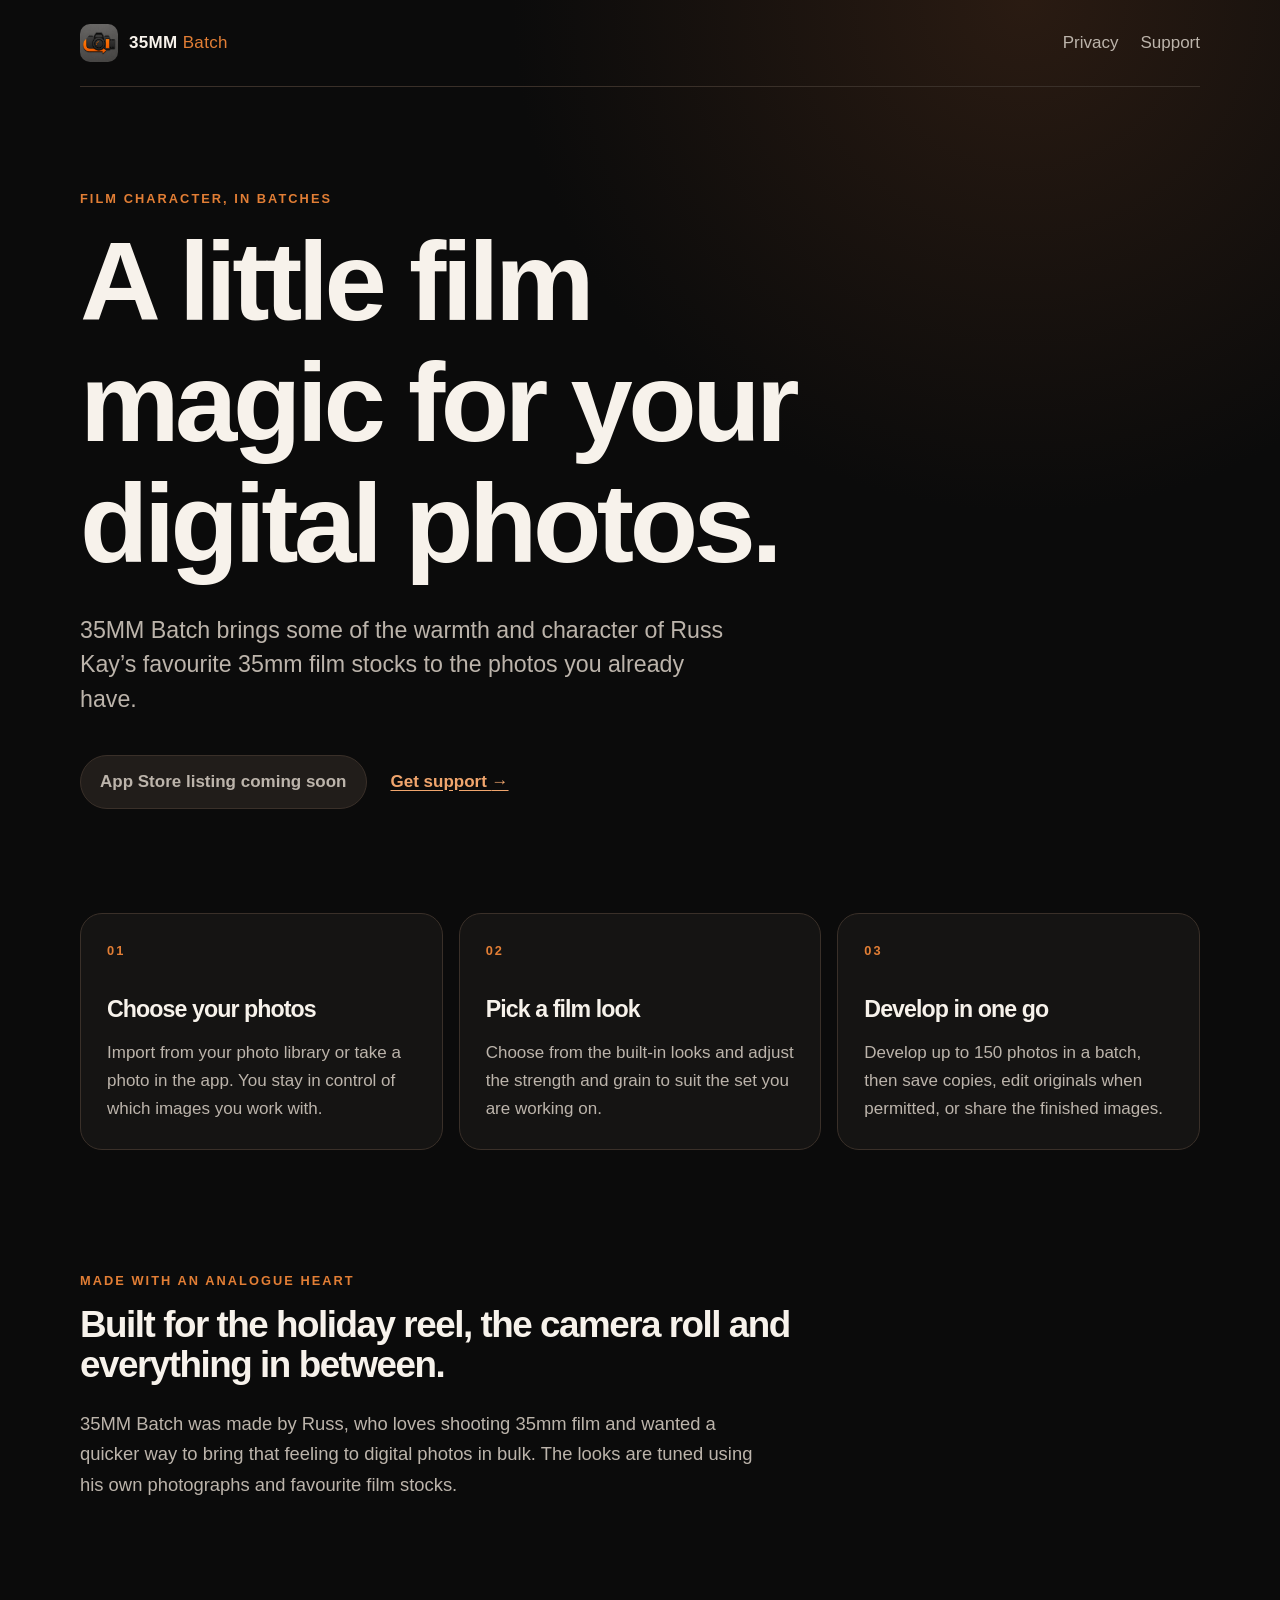
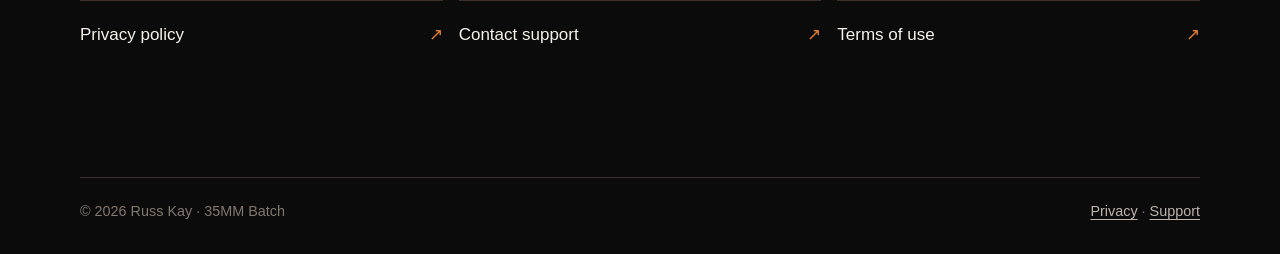
==== index.html @ db9f9345 "Add copyright notice to site" ====
<!doctype html>
<html lang="en">
<head>
  <meta charset="utf-8">
  <meta name="viewport" content="width=device-width, initial-scale=1">
  <meta name="description" content="35MM Batch brings the warmth and character of 35mm film to digital photos in batches.">
  <title>35MM Batch — Film character, in batches</title>
  <link rel="icon" href="assets/app-icon.png" type="image/png">
  <link rel="stylesheet" href="style.css">
</head>
<body>
  <header class="site-header">
    <a class="brand" href="index.html" aria-label="35MM Batch home">
      <img src="assets/app-icon.png" alt="35MM Batch app icon">
      <span>35MM <em>Batch</em></span>
    </a>
    <nav aria-label="Primary navigation">
      <a href="privacy.html">Privacy</a>
      <a href="support.html">Support</a>
    </nav>
  </header>

  <main>
    <section class="hero" aria-labelledby="hero-title">
      <p class="eyebrow">Film character, in batches</p>
      <h1 id="hero-title">A little film magic for your digital photos.</h1>
      <p class="lede">35MM Batch brings some of the warmth and character of Russ Kay’s favourite 35mm film stocks to the photos you already have.</p>
      <div class="actions">
        <span class="button button-muted">App Store listing coming soon</span>
        <a class="text-link" href="support.html">Get support <span aria-hidden="true">→</span></a>
      </div>
    </section>

    <section class="feature-grid" aria-label="What 35MM Batch does">
      <article class="card">
        <p class="card-number">01</p>
        <h2>Choose your photos</h2>
        <p>Import from your photo library or take a photo in the app. You stay in control of which images you work with.</p>
      </article>
      <article class="card">
        <p class="card-number">02</p>
        <h2>Pick a film look</h2>
        <p>Choose from the built-in looks and adjust the strength and grain to suit the set you are working on.</p>
      </article>
      <article class="card">
        <p class="card-number">03</p>
        <h2>Develop in one go</h2>
        <p>Develop up to 150 photos in a batch, then save copies, edit originals when permitted, or share the finished images.</p>
      </article>
    </section>

    <section class="story" aria-labelledby="story-title">
      <p class="eyebrow">Made with an analogue heart</p>
      <h2 id="story-title">Built for the holiday reel, the camera roll and everything in between.</h2>
      <p>35MM Batch was made by Russ, who loves shooting 35mm film and wanted a quicker way to bring that feeling to digital photos in bulk. The looks are tuned using his own photographs and favourite film stocks.</p>
    </section>

    <section class="site-links" aria-label="More information">
      <a class="link-card" href="privacy.html"><span>Privacy policy</span><span aria-hidden="true">↗</span></a>
      <a class="link-card" href="support.html"><span>Contact support</span><span aria-hidden="true">↗</span></a>
      <a class="link-card" href="terms.html"><span>Terms of use</span><span aria-hidden="true">↗</span></a>
    </section>
  </main>

  <footer class="site-footer">
    <span>© 2026 Russ Kay · 35MM Batch</span>
    <span><a href="privacy.html">Privacy</a> · <a href="support.html">Support</a></span>
  </footer>
</body>
</html>
---- style.css ----
:root {
  color-scheme: dark;
  --background: #0b0b0b;
  --surface: #181615;
  --surface-raised: #211d1a;
  --text: #f7f2eb;
  --muted: #bcb4ab;
  --subtle: #81786f;
  --accent: #e27e35;
  --accent-soft: #f0a56d;
  --border: #3a3029;
}

* { box-sizing: border-box; }

html { scroll-behavior: smooth; }

body {
  margin: 0;
  background: radial-gradient(circle at 80% 0%, #2a1b12 0, var(--background) 32rem);
  color: var(--text);
  font: 17px/1.65 -apple-system, BlinkMacSystemFont, "Helvetica Neue", sans-serif;
}

a { color: var(--accent-soft); text-underline-offset: 3px; }
a:hover { color: var(--text); }

.site-header, .site-footer, main { width: min(1120px, calc(100% - 40px)); margin: 0 auto; }

.site-header {
  display: flex;
  align-items: center;
  justify-content: space-between;
  gap: 24px;
  padding: 24px 0;
  border-bottom: 1px solid var(--border);
}

.brand { display: inline-flex; align-items: center; gap: 11px; color: var(--text); text-decoration: none; font-weight: 700; letter-spacing: .02em; }
.brand img { width: 38px; height: 38px; border-radius: 10px; }
.brand em { color: var(--accent); font-style: normal; font-weight: 400; }
nav { display: flex; gap: 22px; }
nav a { color: var(--muted); text-decoration: none; }
nav a:hover { color: var(--accent-soft); }

main { padding: 88px 0 108px; }
.hero { max-width: 780px; }
.eyebrow, .card-number { color: var(--accent); font-size: .8rem; font-weight: 700; letter-spacing: .16em; text-transform: uppercase; }
h1, h2 { margin: 0; line-height: 1.08; letter-spacing: -.04em; }
h1 { max-width: 780px; font-size: clamp(3.2rem, 9vw, 7rem); }
h2 { font-size: clamp(1.6rem, 3vw, 2.3rem); }
p { color: var(--muted); }
.lede { max-width: 650px; margin: 28px 0 0; font-size: clamp(1.15rem, 2.2vw, 1.45rem); line-height: 1.5; }
.actions { display: flex; align-items: center; gap: 24px; flex-wrap: wrap; margin-top: 38px; }
.button { display: inline-block; padding: 12px 19px; border-radius: 999px; background: var(--accent); color: #160d08; font-weight: 700; text-decoration: none; }
.button-muted { background: var(--surface-raised); color: var(--muted); border: 1px solid var(--border); }
.text-link { font-weight: 700; }

.feature-grid { display: grid; grid-template-columns: repeat(3, 1fr); gap: 16px; margin-top: 104px; }
.card { padding: 26px; border: 1px solid var(--border); border-radius: 22px; background: rgba(24, 22, 21, .82); }
.card-number { margin: 0 0 36px; }
.card h2 { font-size: 1.45rem; }
.card p:last-child { margin-bottom: 0; }
.story { max-width: 760px; margin-top: 120px; }
.story h2 { margin-top: 14px; }
.story p:last-child { max-width: 680px; margin-top: 24px; font-size: 1.15rem; }
.site-links { display: grid; grid-template-columns: repeat(3, 1fr); gap: 16px; margin-top: 100px; }
.link-card { display: flex; justify-content: space-between; gap: 16px; padding: 20px 0; border-top: 1px solid var(--border); color: var(--text); text-decoration: none; }
.link-card span:last-child { color: var(--accent); }

.document { max-width: 780px; margin-left: max(20px, calc((100% - 1120px) / 2)); margin-right: max(20px, calc((100% - 1120px) / 2)); }
.document h1 { font-size: clamp(3rem, 8vw, 5.8rem); }
.document h2 { margin-top: 52px; font-size: 1.6rem; letter-spacing: -.025em; }
.document p, .document li { max-width: 720px; }
.document-meta { color: var(--subtle); }
.document strong { color: var(--text); }
.document li { margin: 8px 0; color: var(--muted); }
.document .card { margin-top: 36px; }
.callout h2 { margin-top: 0; }
.email { font-size: 1.3rem; font-weight: 700; }
.document-nav { margin-top: 60px; }
.not-found { min-height: 70vh; }

.site-footer { display: flex; justify-content: space-between; gap: 20px; padding: 22px 0 30px; border-top: 1px solid var(--border); color: var(--subtle); font-size: .9rem; }
.site-footer a { color: var(--muted); }

@media (max-width: 720px) {
  .site-header, .site-footer, main { width: min(100% - 32px, 1120px); }
  .site-header { align-items: flex-start; }
  nav { gap: 14px; }
  main { padding: 64px 0 80px; }
  .feature-grid, .site-links { grid-template-columns: 1fr; }
  .feature-grid { margin-top: 72px; }
  .story { margin-top: 80px; }
  .site-links { margin-top: 64px; }
  .document { margin-left: 16px; margin-right: 16px; }
  .site-footer { flex-direction: column; gap: 6px; }
}
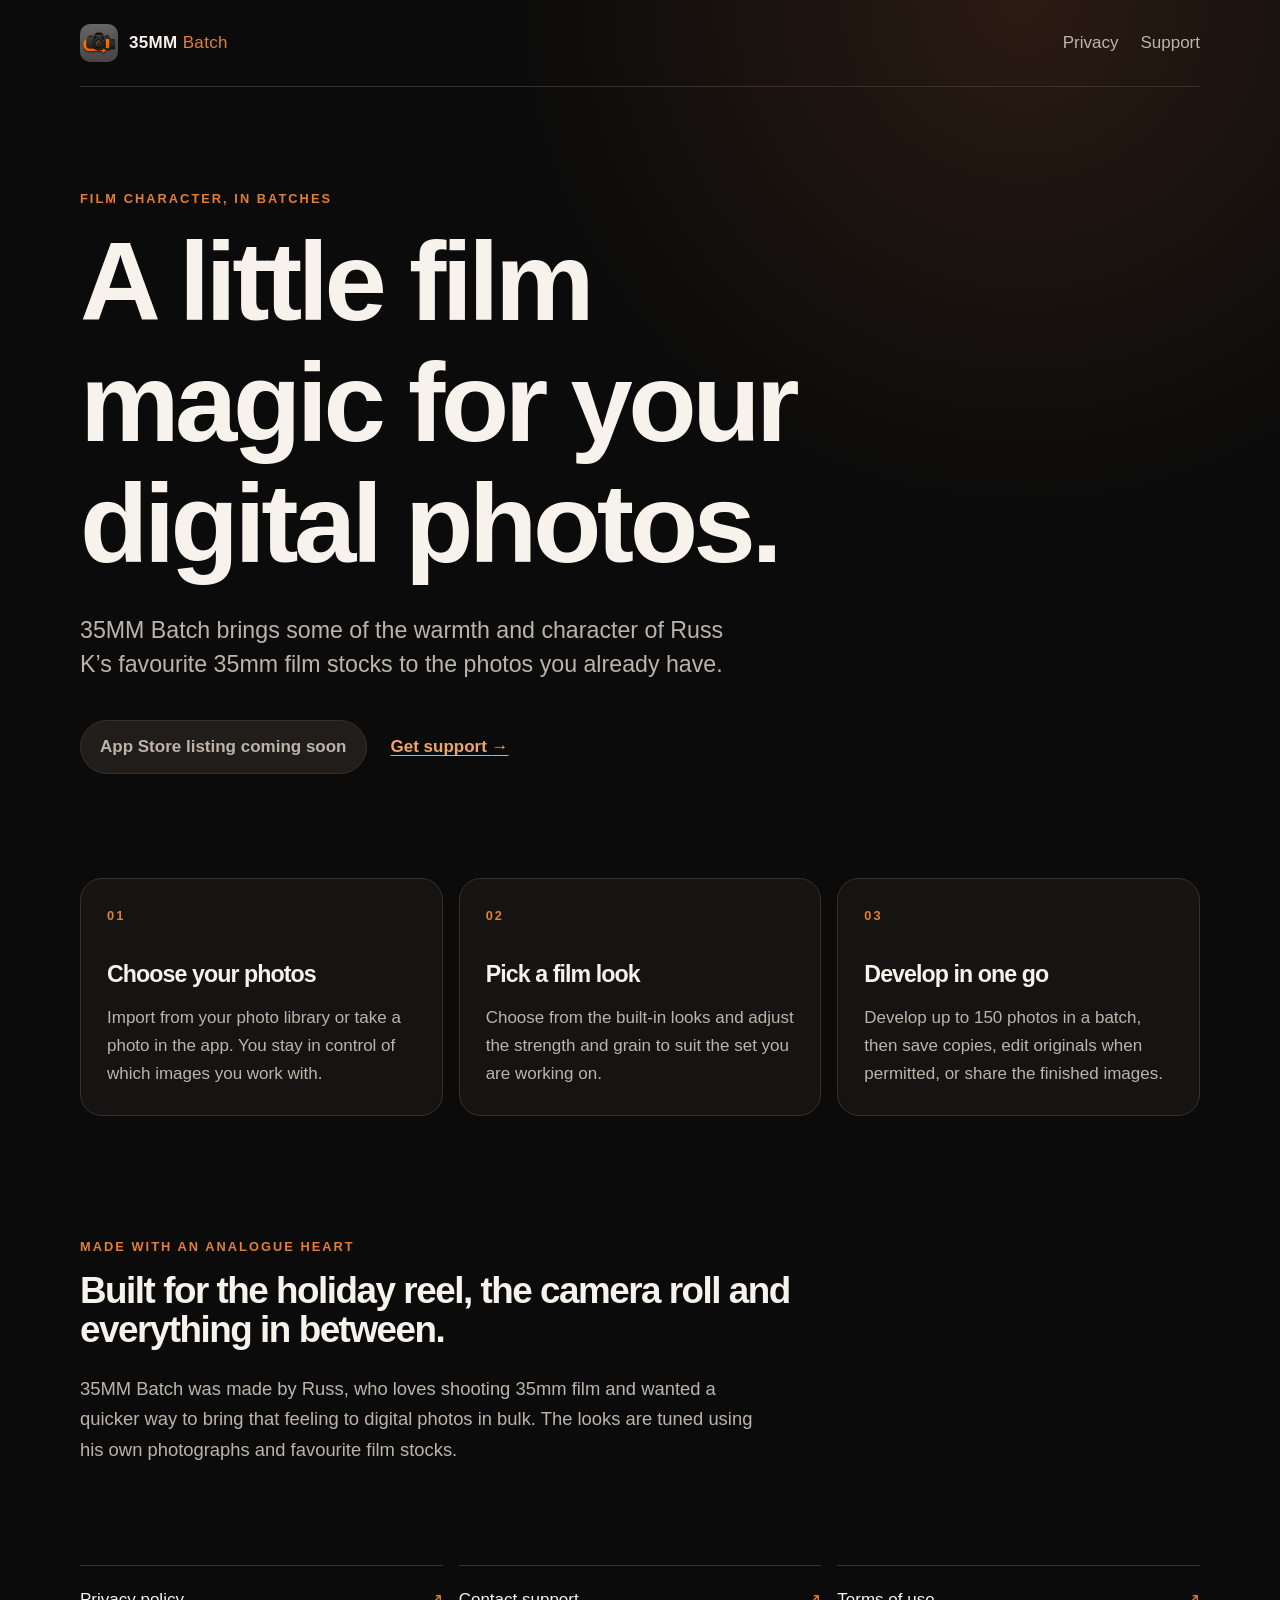
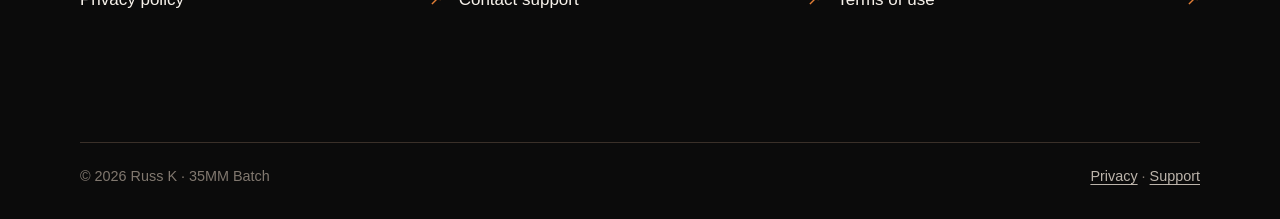
==== commit 16f0dd8a: "Use Russ K on public site" ====
--- a/index.html
+++ b/index.html
@@ -24,7 +24,7 @@
     <section class="hero" aria-labelledby="hero-title">
       <p class="eyebrow">Film character, in batches</p>
       <h1 id="hero-title">A little film magic for your digital photos.</h1>
-      <p class="lede">35MM Batch brings some of the warmth and character of Russ Kay’s favourite 35mm film stocks to the photos you already have.</p>
+      <p class="lede">35MM Batch brings some of the warmth and character of Russ K’s favourite 35mm film stocks to the photos you already have.</p>
       <div class="actions">
         <span class="button button-muted">App Store listing coming soon</span>
         <a class="text-link" href="support.html">Get support <span aria-hidden="true">→</span></a>
@@ -63,7 +63,7 @@
   </main>
 
   <footer class="site-footer">
-    <span>© 2026 Russ Kay · 35MM Batch</span>
+    <span>© 2026 Russ K · 35MM Batch</span>
     <span><a href="privacy.html">Privacy</a> · <a href="support.html">Support</a></span>
   </footer>
 </body>
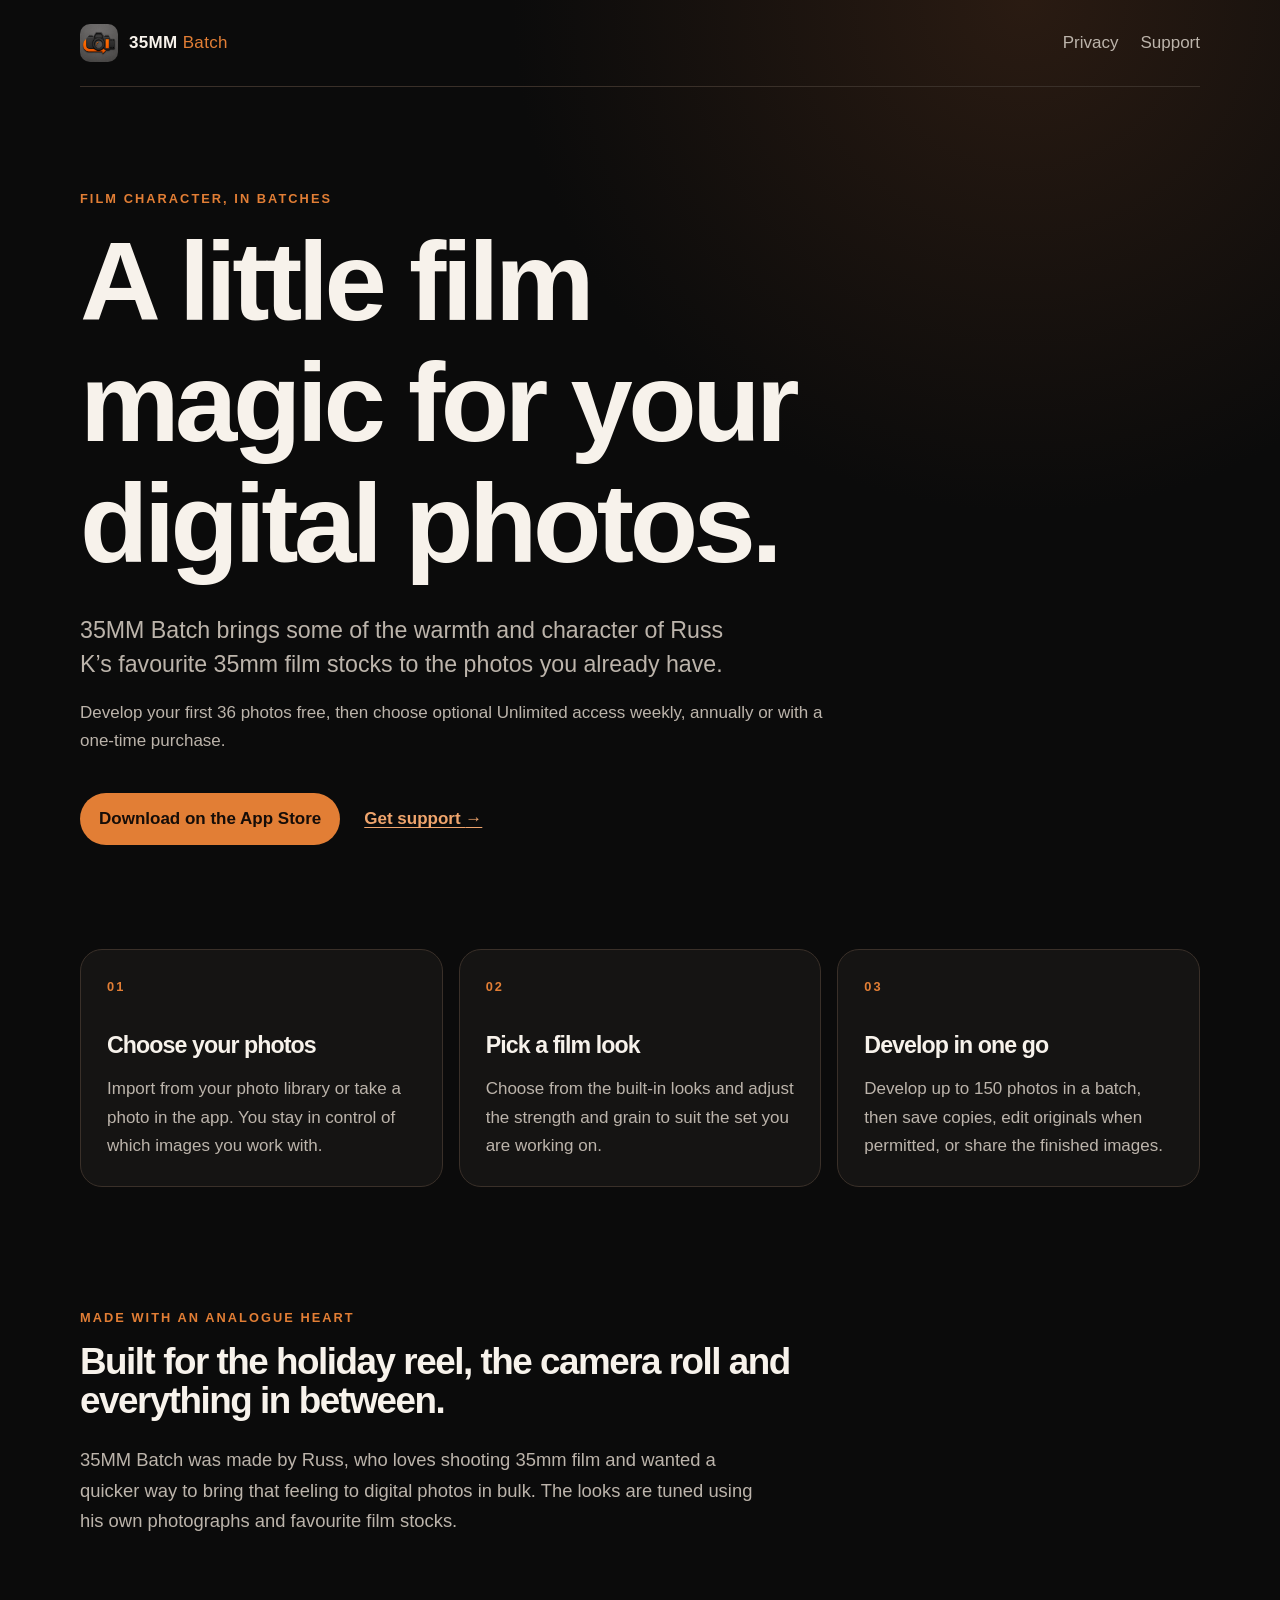
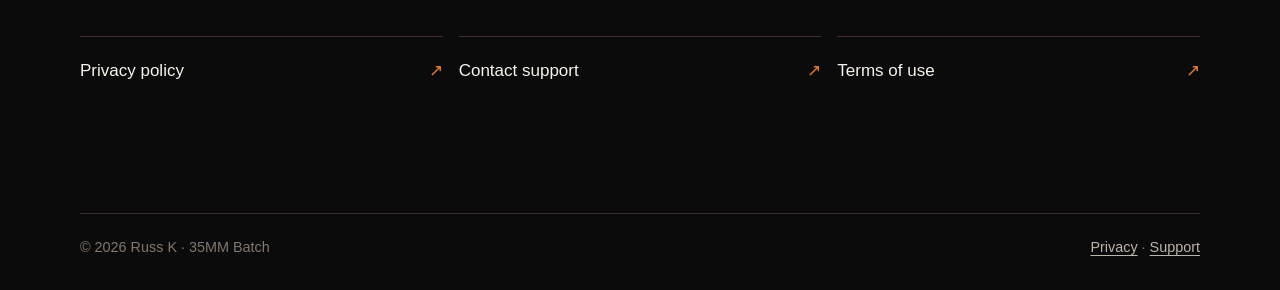
==== commit cc55cf00: "Update live App Store and free allowance copy" ====
--- a/index.html
+++ b/index.html
@@ -25,8 +25,9 @@
       <p class="eyebrow">Film character, in batches</p>
       <h1 id="hero-title">A little film magic for your digital photos.</h1>
       <p class="lede">35MM Batch brings some of the warmth and character of Russ K’s favourite 35mm film stocks to the photos you already have.</p>
+      <p>Develop your first 36 photos free, then choose optional Unlimited access weekly, annually or with a one-time purchase.</p>
       <div class="actions">
-        <span class="button button-muted">App Store listing coming soon</span>
+        <a class="button" href="https://apps.apple.com/app/id6796303141">Download on the App Store</a>
         <a class="text-link" href="support.html">Get support <span aria-hidden="true">→</span></a>
       </div>
     </section>
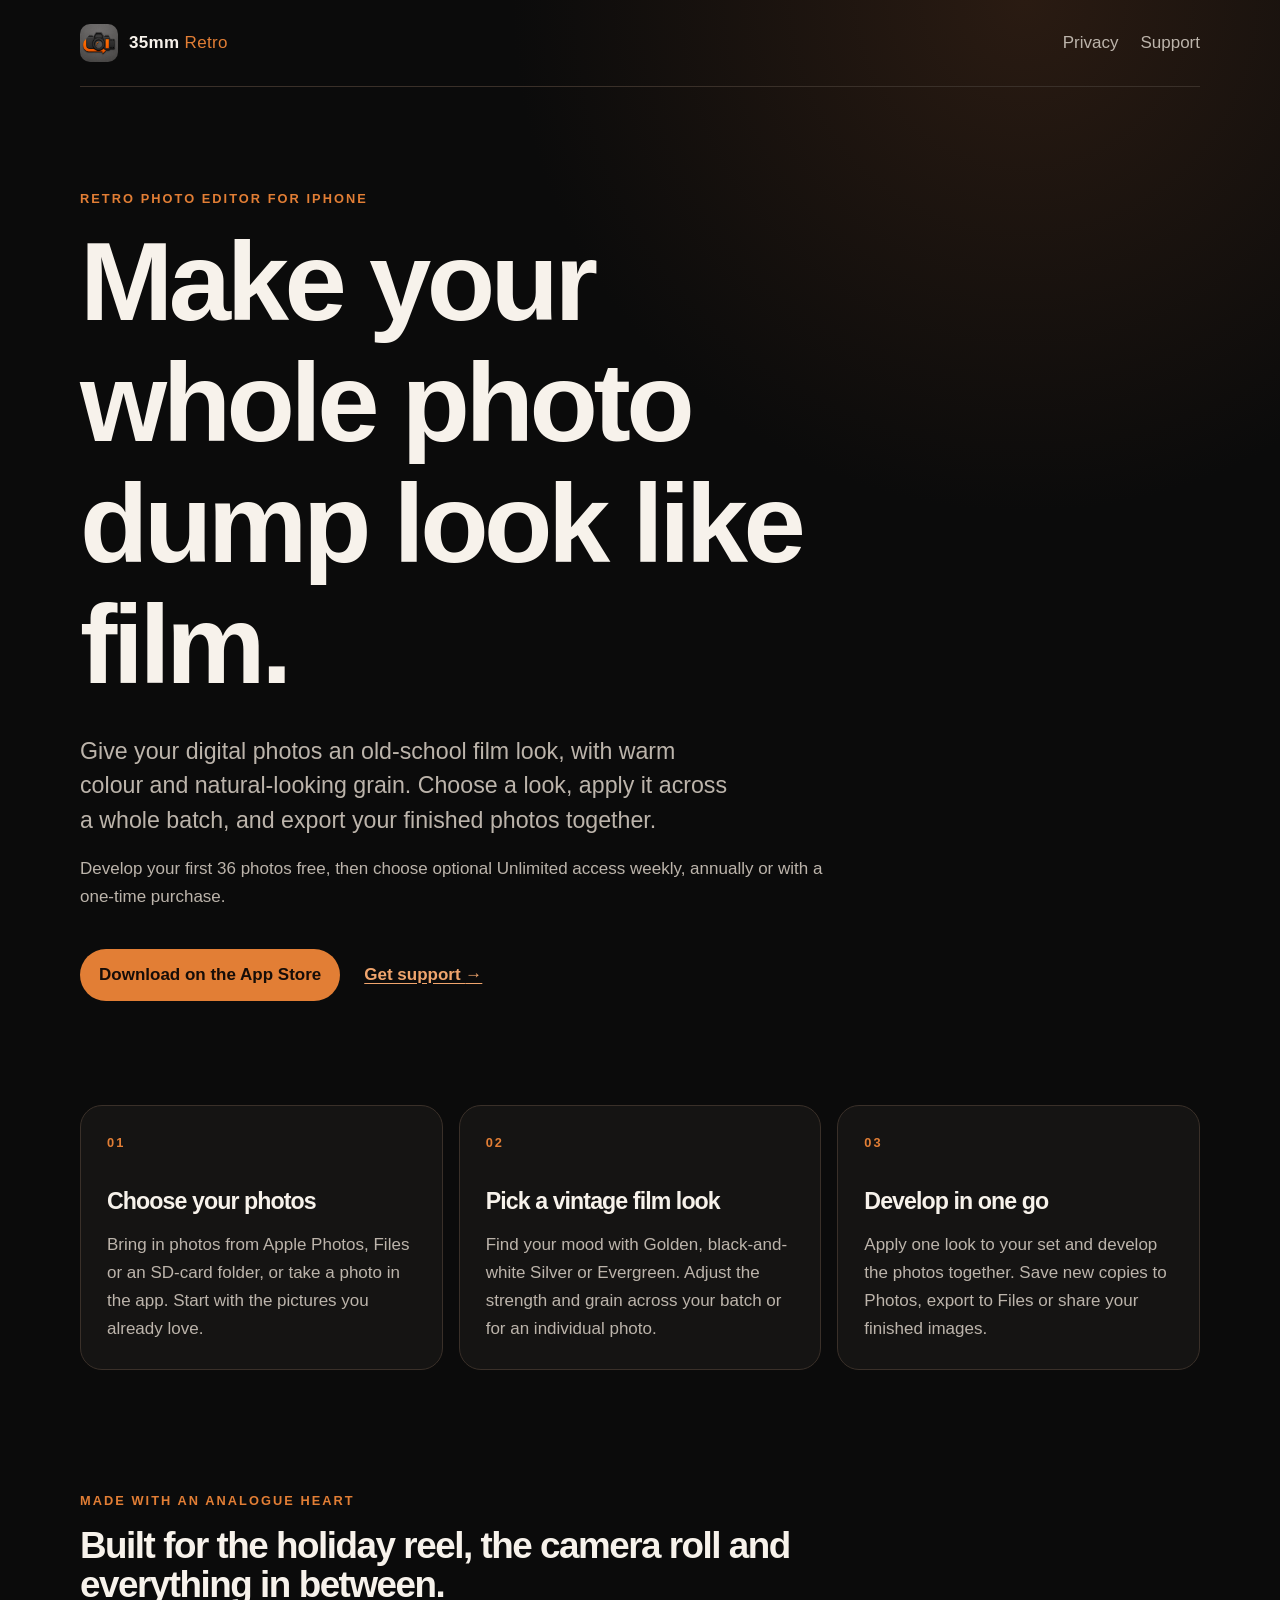
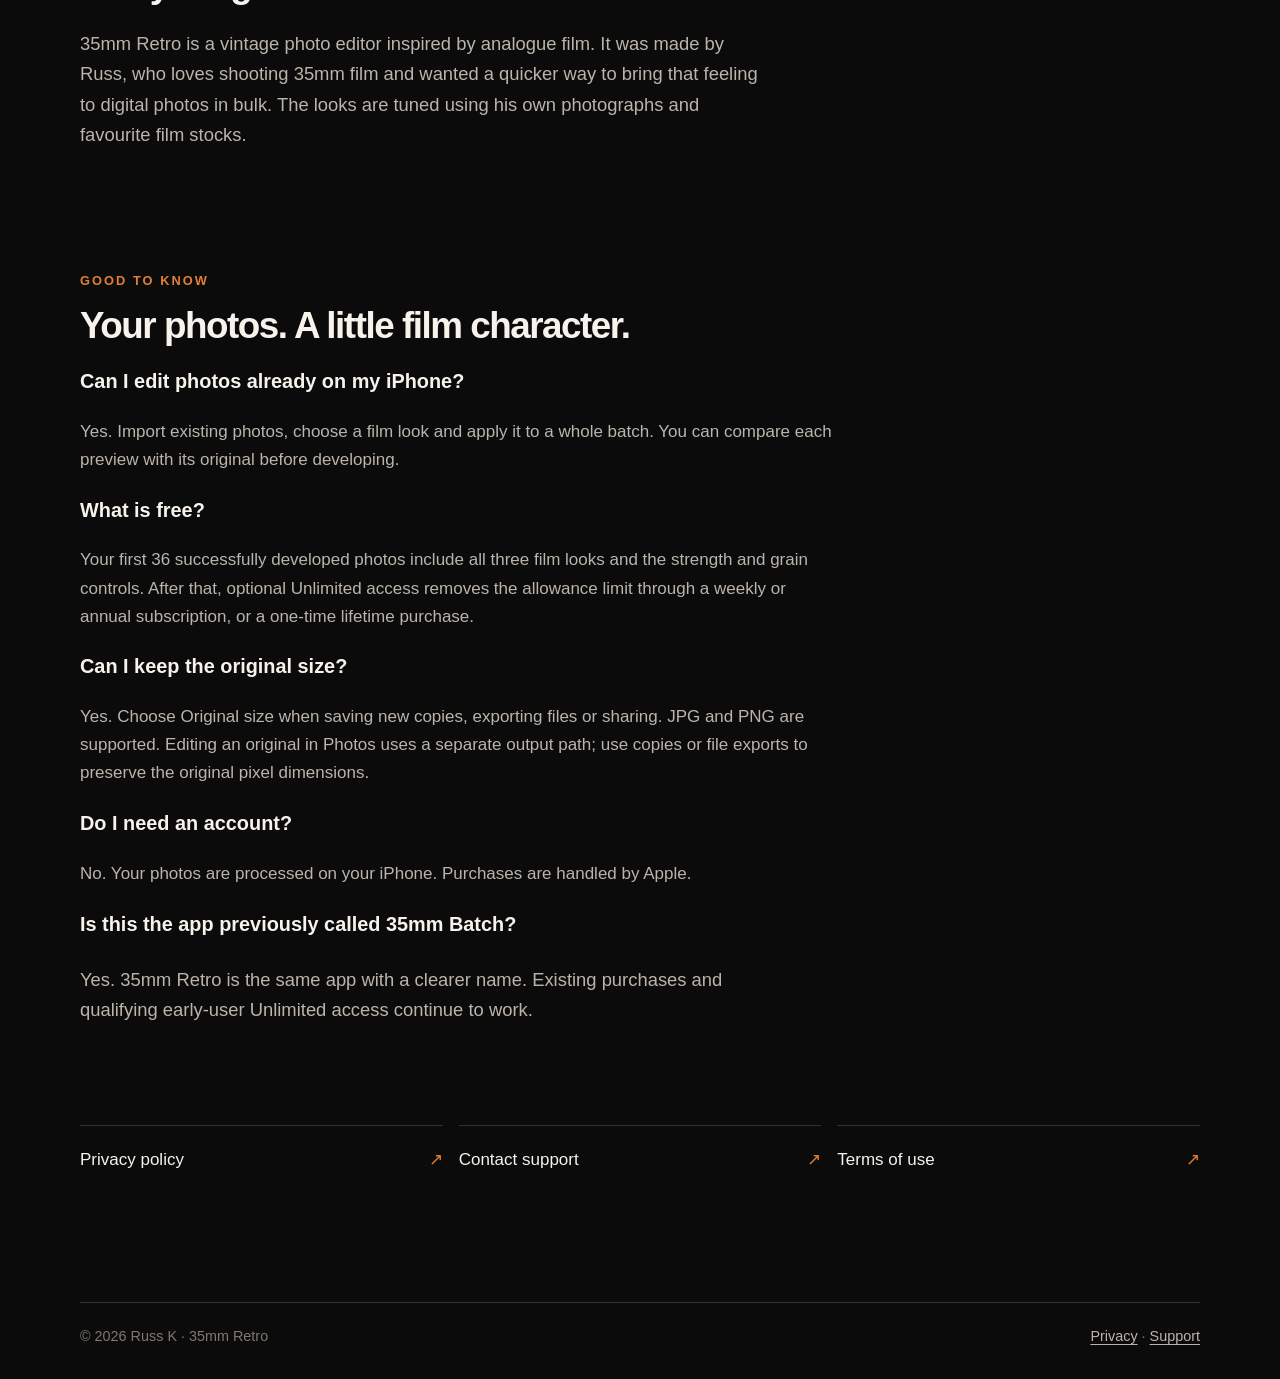
==== commit bd158634: "Align support site with 35mm Retro identity and film editing benefits" ====
--- a/index.html
+++ b/index.html
@@ -3,16 +3,22 @@
 <head>
   <meta charset="utf-8">
   <meta name="viewport" content="width=device-width, initial-scale=1">
-  <meta name="description" content="35MM Batch brings the warmth and character of 35mm film to digital photos in batches.">
-  <title>35MM Batch — Film character, in batches</title>
+  <meta name="description" content="A vintage photo editor for iPhone, inspired by analogue film. Apply retro film filters to a whole batch, adjust grain and export. First 36 developed photos free.">
+  <title>35mm Retro — Retro photo editor &amp; film filters for iPhone</title>
+  <link rel="canonical" href="https://rwk506787.github.io/35MMbatch-site/">
+  <meta property="og:title" content="35mm Retro — Make your whole photo dump look like film">
+  <meta property="og:description" content="Film filters and batch photo editing for iPhone. Choose a look, adjust strength and grain, then export your photos together. First 36 developed photos free.">
+  <meta property="og:type" content="website">
+  <meta property="og:url" content="https://rwk506787.github.io/35MMbatch-site/">
+  <meta property="og:image" content="https://rwk506787.github.io/35MMbatch-site/assets/app-icon.png">
   <link rel="icon" href="assets/app-icon.png" type="image/png">
   <link rel="stylesheet" href="style.css">
 </head>
 <body>
   <header class="site-header">
-    <a class="brand" href="index.html" aria-label="35MM Batch home">
-      <img src="assets/app-icon.png" alt="35MM Batch app icon">
-      <span>35MM <em>Batch</em></span>
+    <a class="brand" href="index.html" aria-label="35mm Retro home">
+      <img src="assets/app-icon.png" alt="35mm Retro app icon">
+      <span>35mm <em>Retro</em></span>
     </a>
     <nav aria-label="Primary navigation">
       <a href="privacy.html">Privacy</a>
@@ -22,9 +28,9 @@
 
   <main>
     <section class="hero" aria-labelledby="hero-title">
-      <p class="eyebrow">Film character, in batches</p>
-      <h1 id="hero-title">A little film magic for your digital photos.</h1>
-      <p class="lede">35MM Batch brings some of the warmth and character of Russ K’s favourite 35mm film stocks to the photos you already have.</p>
+      <p class="eyebrow">Retro photo editor for iPhone</p>
+      <h1 id="hero-title">Make your whole photo dump look like film.</h1>
+      <p class="lede">Give your digital photos an old-school film look, with warm colour and natural-looking grain. Choose a look, apply it across a whole batch, and export your finished photos together.</p>
       <p>Develop your first 36 photos free, then choose optional Unlimited access weekly, annually or with a one-time purchase.</p>
       <div class="actions">
         <a class="button" href="https://apps.apple.com/app/id6796303141">Download on the App Store</a>
@@ -32,28 +38,43 @@
       </div>
     </section>
 
-    <section class="feature-grid" aria-label="What 35MM Batch does">
+    <section class="feature-grid" aria-label="What 35mm Retro does">
       <article class="card">
         <p class="card-number">01</p>
         <h2>Choose your photos</h2>
-        <p>Import from your photo library or take a photo in the app. You stay in control of which images you work with.</p>
+        <p>Bring in photos from Apple Photos, Files or an SD-card folder, or take a photo in the app. Start with the pictures you already love.</p>
       </article>
       <article class="card">
         <p class="card-number">02</p>
-        <h2>Pick a film look</h2>
-        <p>Choose from the built-in looks and adjust the strength and grain to suit the set you are working on.</p>
+        <h2>Pick a vintage film look</h2>
+        <p>Find your mood with Golden, black-and-white Silver or Evergreen. Adjust the strength and grain across your batch or for an individual photo.</p>
       </article>
       <article class="card">
         <p class="card-number">03</p>
         <h2>Develop in one go</h2>
-        <p>Develop up to 150 photos in a batch, then save copies, edit originals when permitted, or share the finished images.</p>
+        <p>Apply one look to your set and develop the photos together. Save new copies to Photos, export to Files or share your finished images.</p>
       </article>
     </section>
 
     <section class="story" aria-labelledby="story-title">
       <p class="eyebrow">Made with an analogue heart</p>
       <h2 id="story-title">Built for the holiday reel, the camera roll and everything in between.</h2>
-      <p>35MM Batch was made by Russ, who loves shooting 35mm film and wanted a quicker way to bring that feeling to digital photos in bulk. The looks are tuned using his own photographs and favourite film stocks.</p>
+      <p>35mm Retro is a vintage photo editor inspired by analogue film. It was made by Russ, who loves shooting 35mm film and wanted a quicker way to bring that feeling to digital photos in bulk. The looks are tuned using his own photographs and favourite film stocks.</p>
+    </section>
+
+    <section class="story" aria-labelledby="questions-title">
+      <p class="eyebrow">Good to know</p>
+      <h2 id="questions-title">Your photos. A little film character.</h2>
+      <h3>Can I edit photos already on my iPhone?</h3>
+      <p>Yes. Import existing photos, choose a film look and apply it to a whole batch. You can compare each preview with its original before developing.</p>
+      <h3>What is free?</h3>
+      <p>Your first 36 successfully developed photos include all three film looks and the strength and grain controls. After that, optional Unlimited access removes the allowance limit through a weekly or annual subscription, or a one-time lifetime purchase.</p>
+      <h3>Can I keep the original size?</h3>
+      <p>Yes. Choose Original size when saving new copies, exporting files or sharing. JPG and PNG are supported. Editing an original in Photos uses a separate output path; use copies or file exports to preserve the original pixel dimensions.</p>
+      <h3>Do I need an account?</h3>
+      <p>No. Your photos are processed on your iPhone. Purchases are handled by Apple.</p>
+      <h3>Is this the app previously called 35mm Batch?</h3>
+      <p>Yes. 35mm Retro is the same app with a clearer name. Existing purchases and qualifying early-user Unlimited access continue to work.</p>
     </section>
 
     <section class="site-links" aria-label="More information">
@@ -64,7 +85,7 @@
   </main>
 
   <footer class="site-footer">
-    <span>© 2026 Russ K · 35MM Batch</span>
+    <span>© 2026 Russ K · 35mm Retro</span>
     <span><a href="privacy.html">Privacy</a> · <a href="support.html">Support</a></span>
   </footer>
 </body>
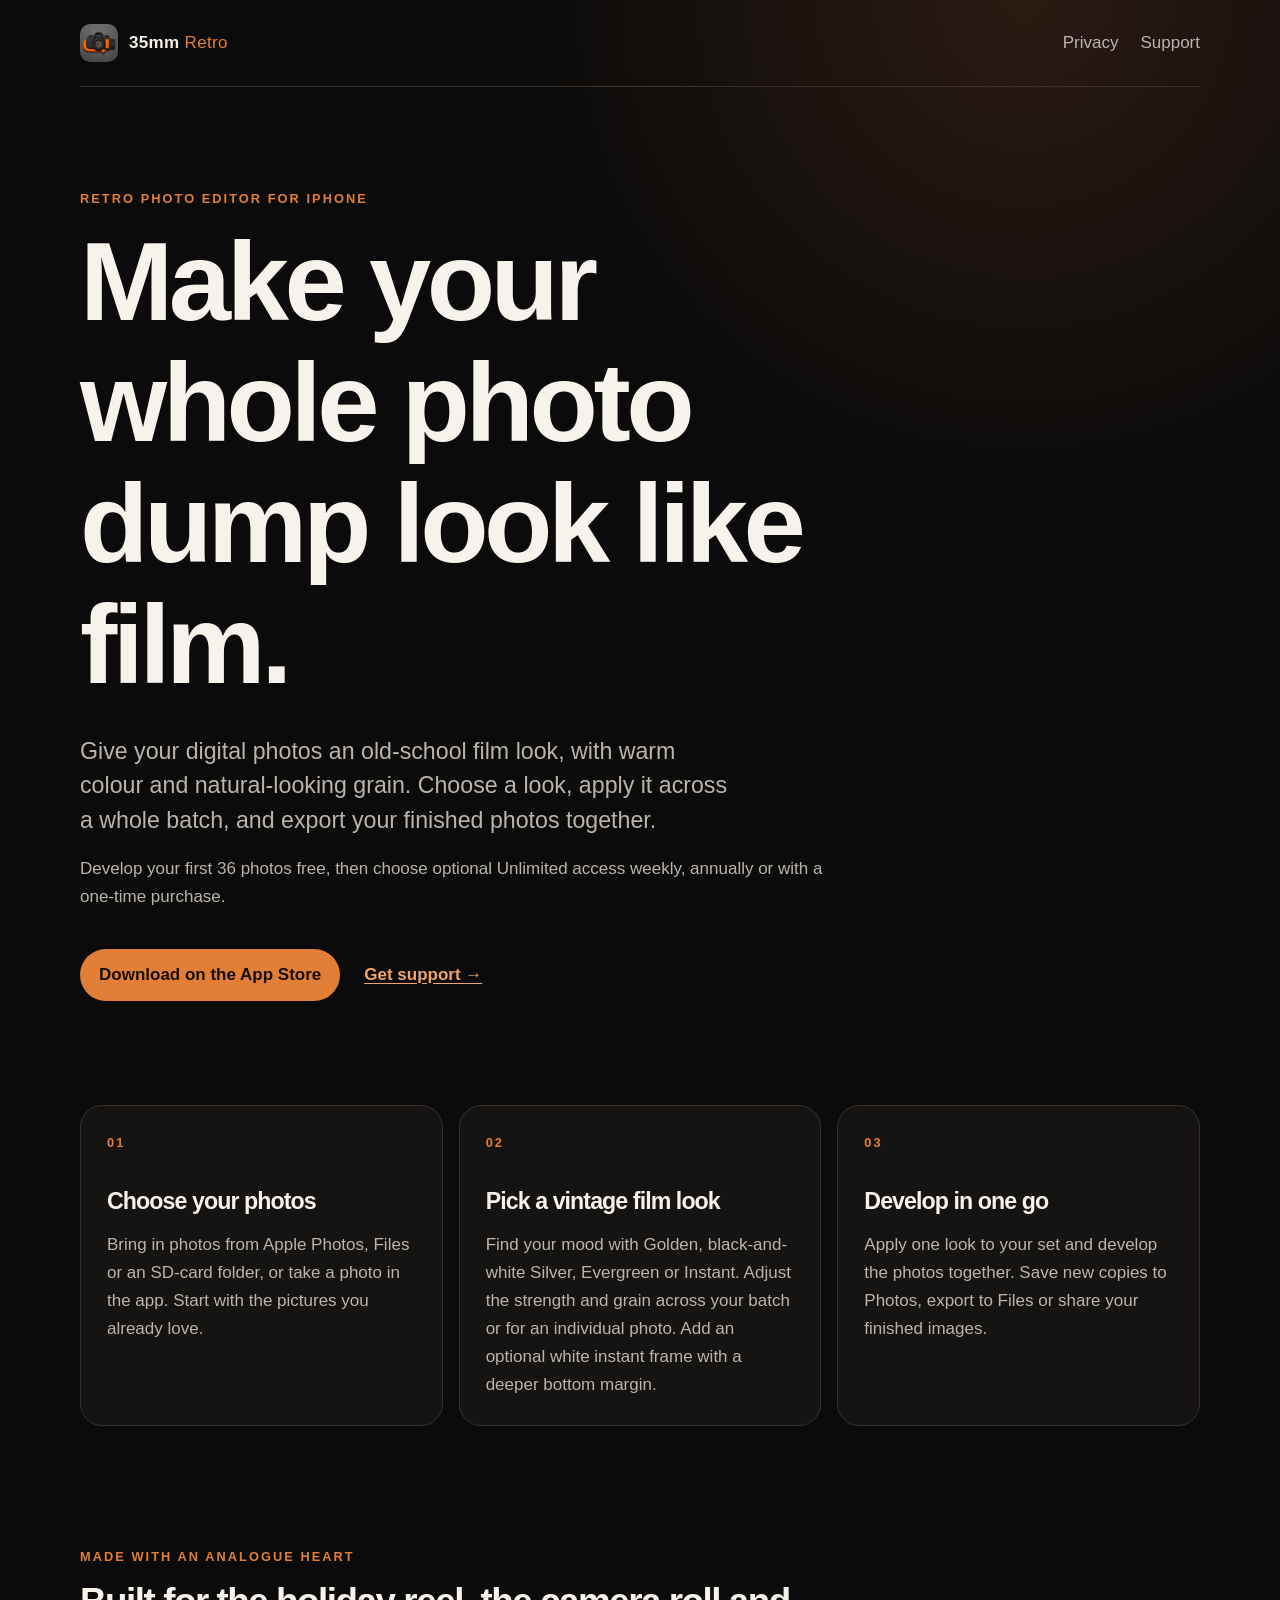
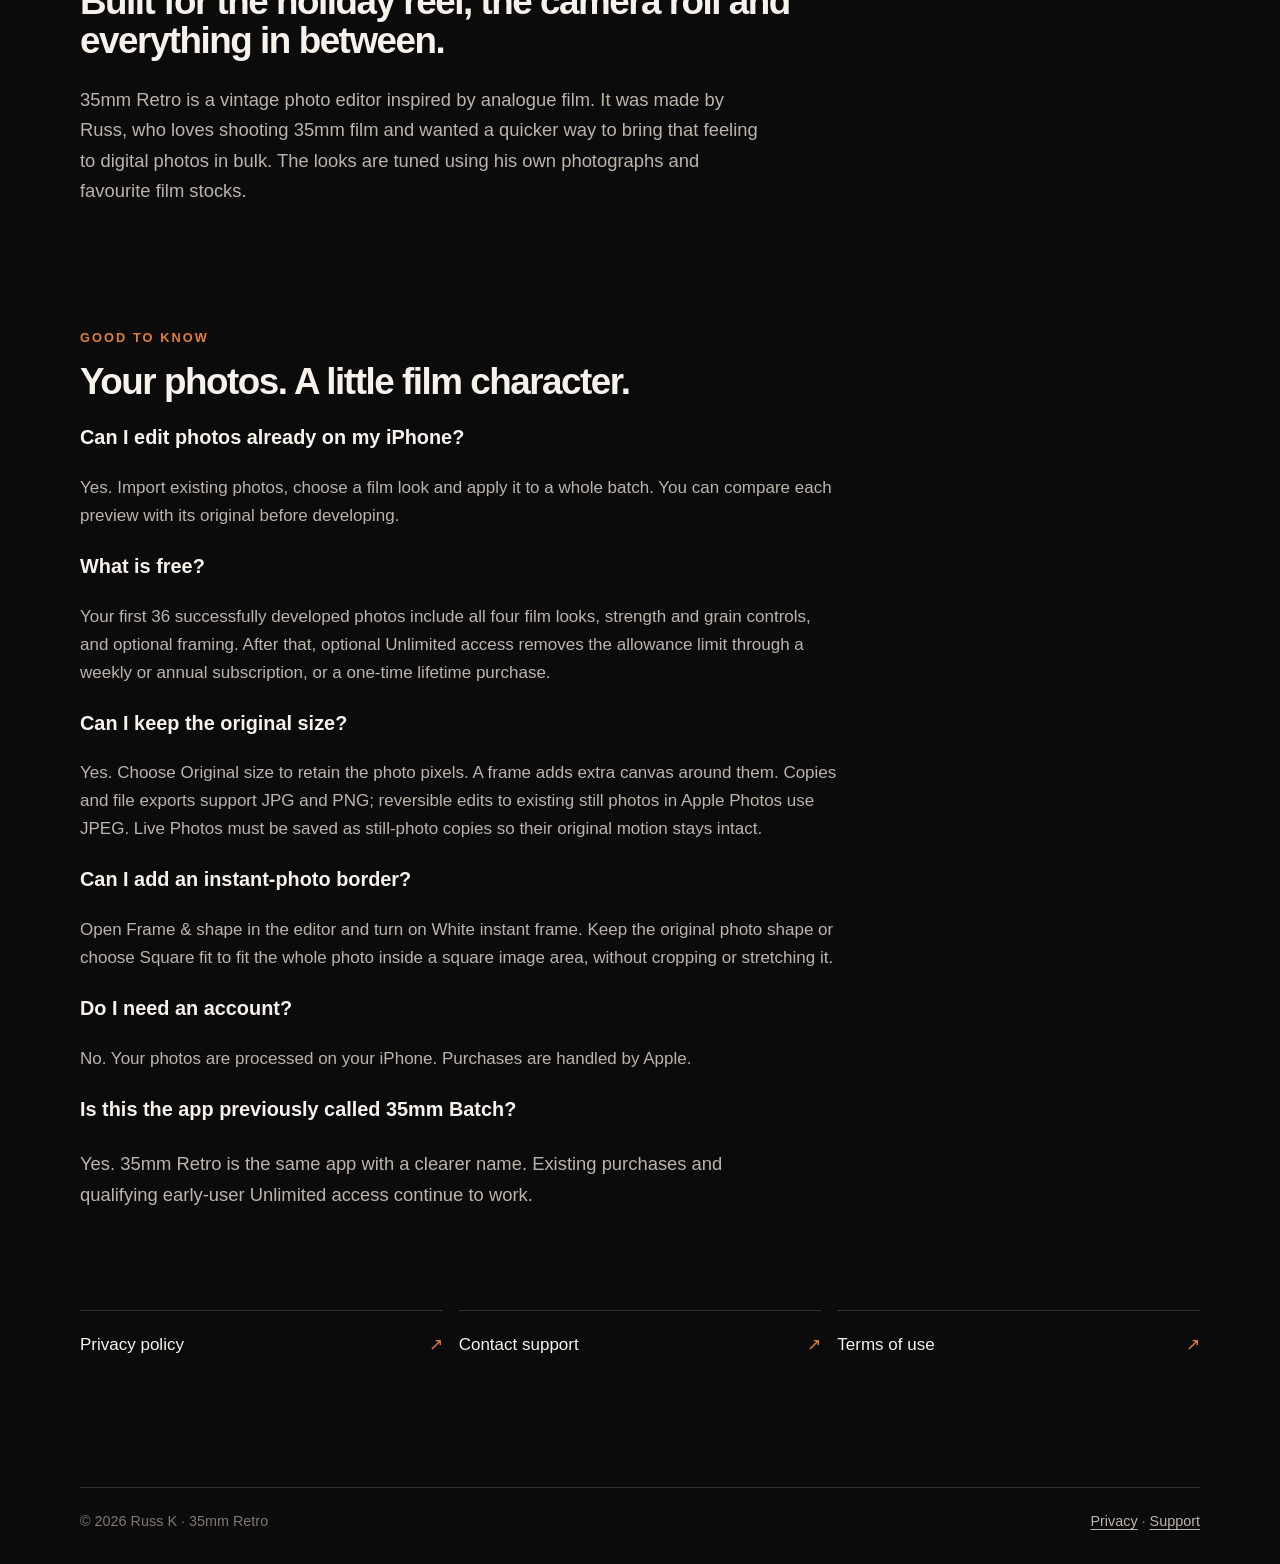
==== commit 41b3a958: "Document Instant framing and reversible still-photo exports" ====
--- a/index.html
+++ b/index.html
@@ -47,7 +47,7 @@
       <article class="card">
         <p class="card-number">02</p>
         <h2>Pick a vintage film look</h2>
-        <p>Find your mood with Golden, black-and-white Silver or Evergreen. Adjust the strength and grain across your batch or for an individual photo.</p>
+        <p>Find your mood with Golden, black-and-white Silver, Evergreen or Instant. Adjust the strength and grain across your batch or for an individual photo. Add an optional white instant frame with a deeper bottom margin.</p>
       </article>
       <article class="card">
         <p class="card-number">03</p>
@@ -68,9 +68,11 @@
       <h3>Can I edit photos already on my iPhone?</h3>
       <p>Yes. Import existing photos, choose a film look and apply it to a whole batch. You can compare each preview with its original before developing.</p>
       <h3>What is free?</h3>
-      <p>Your first 36 successfully developed photos include all three film looks and the strength and grain controls. After that, optional Unlimited access removes the allowance limit through a weekly or annual subscription, or a one-time lifetime purchase.</p>
+      <p>Your first 36 successfully developed photos include all four film looks, strength and grain controls, and optional framing. After that, optional Unlimited access removes the allowance limit through a weekly or annual subscription, or a one-time lifetime purchase.</p>
       <h3>Can I keep the original size?</h3>
-      <p>Yes. Choose Original size when saving new copies, exporting files or sharing. JPG and PNG are supported. Editing an original in Photos uses a separate output path; use copies or file exports to preserve the original pixel dimensions.</p>
+      <p>Yes. Choose Original size to retain the photo pixels. A frame adds extra canvas around them. Copies and file exports support JPG and PNG; reversible edits to existing still photos in Apple Photos use JPEG. Live Photos must be saved as still-photo copies so their original motion stays intact.</p>
+      <h3>Can I add an instant-photo border?</h3>
+      <p>Open Frame &amp; shape in the editor and turn on White instant frame. Keep the original photo shape or choose Square fit to fit the whole photo inside a square image area, without cropping or stretching it.</p>
       <h3>Do I need an account?</h3>
       <p>No. Your photos are processed on your iPhone. Purchases are handled by Apple.</p>
       <h3>Is this the app previously called 35mm Batch?</h3>
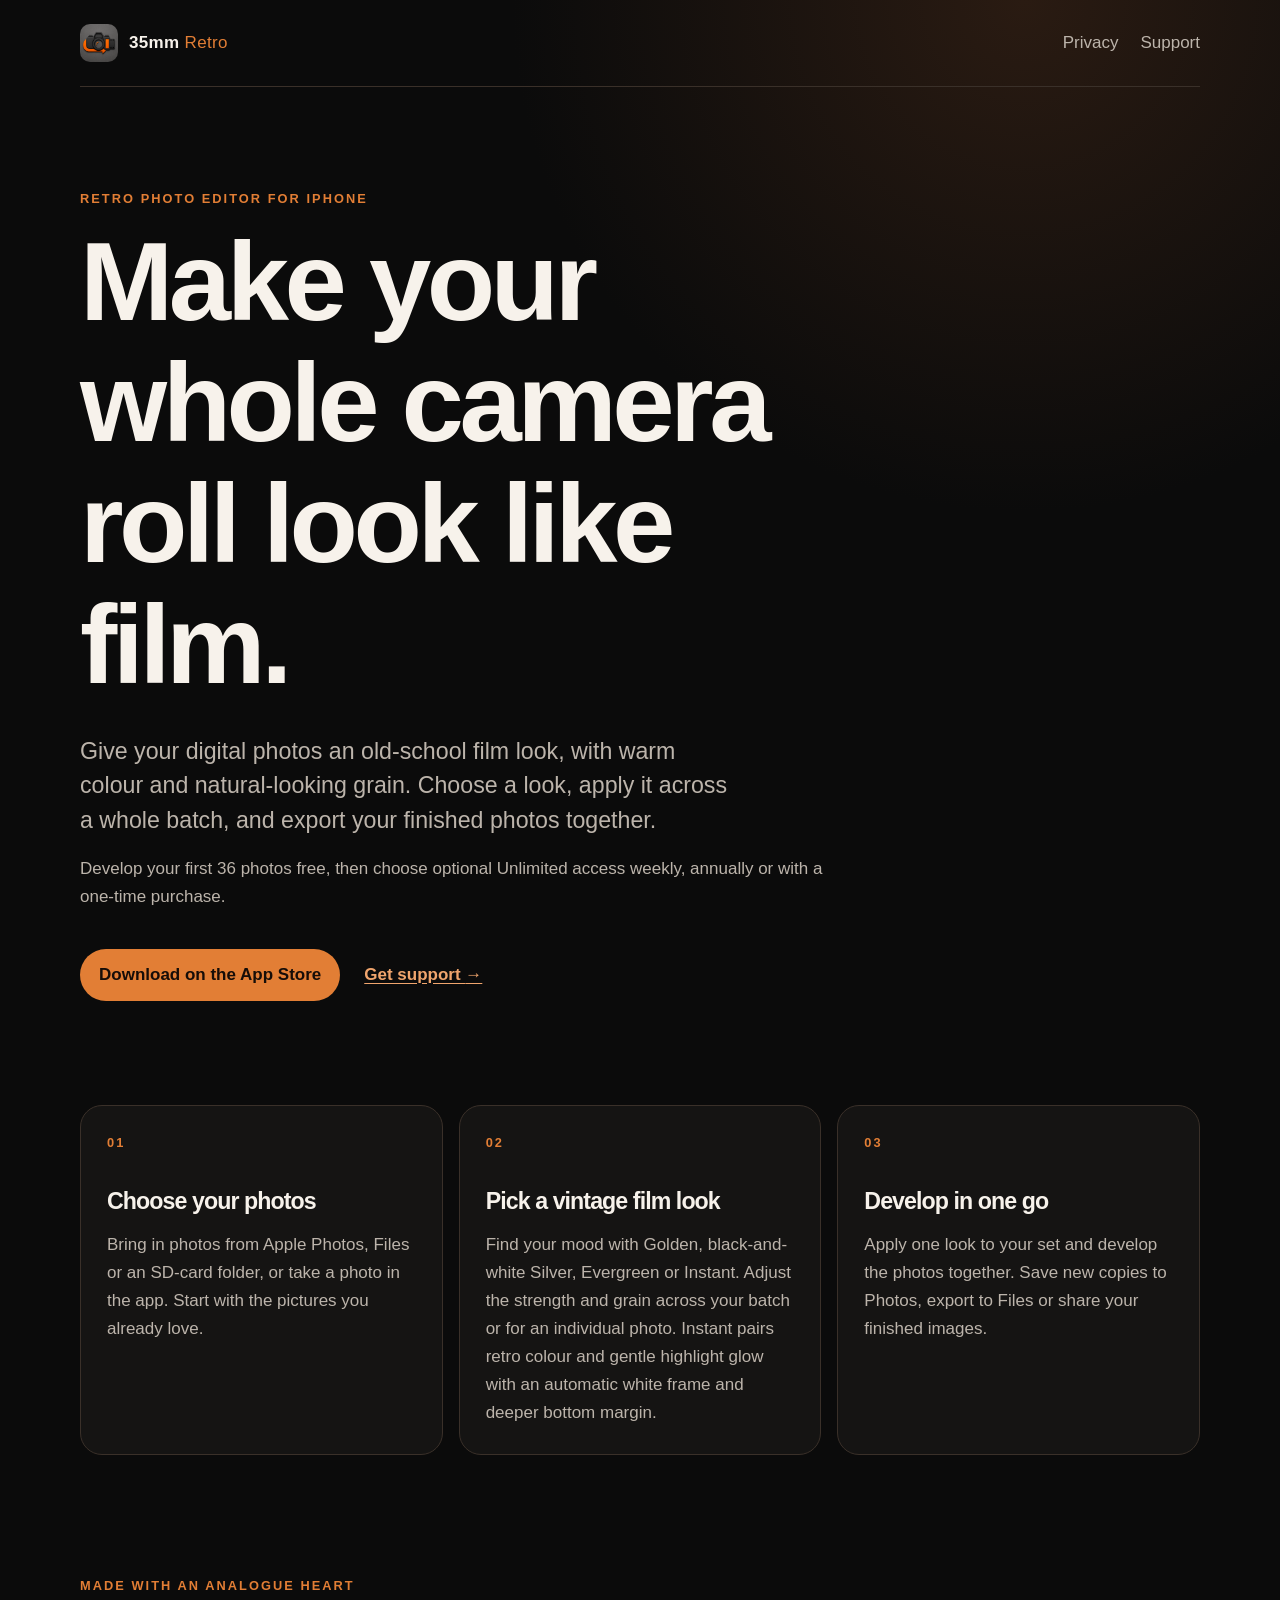
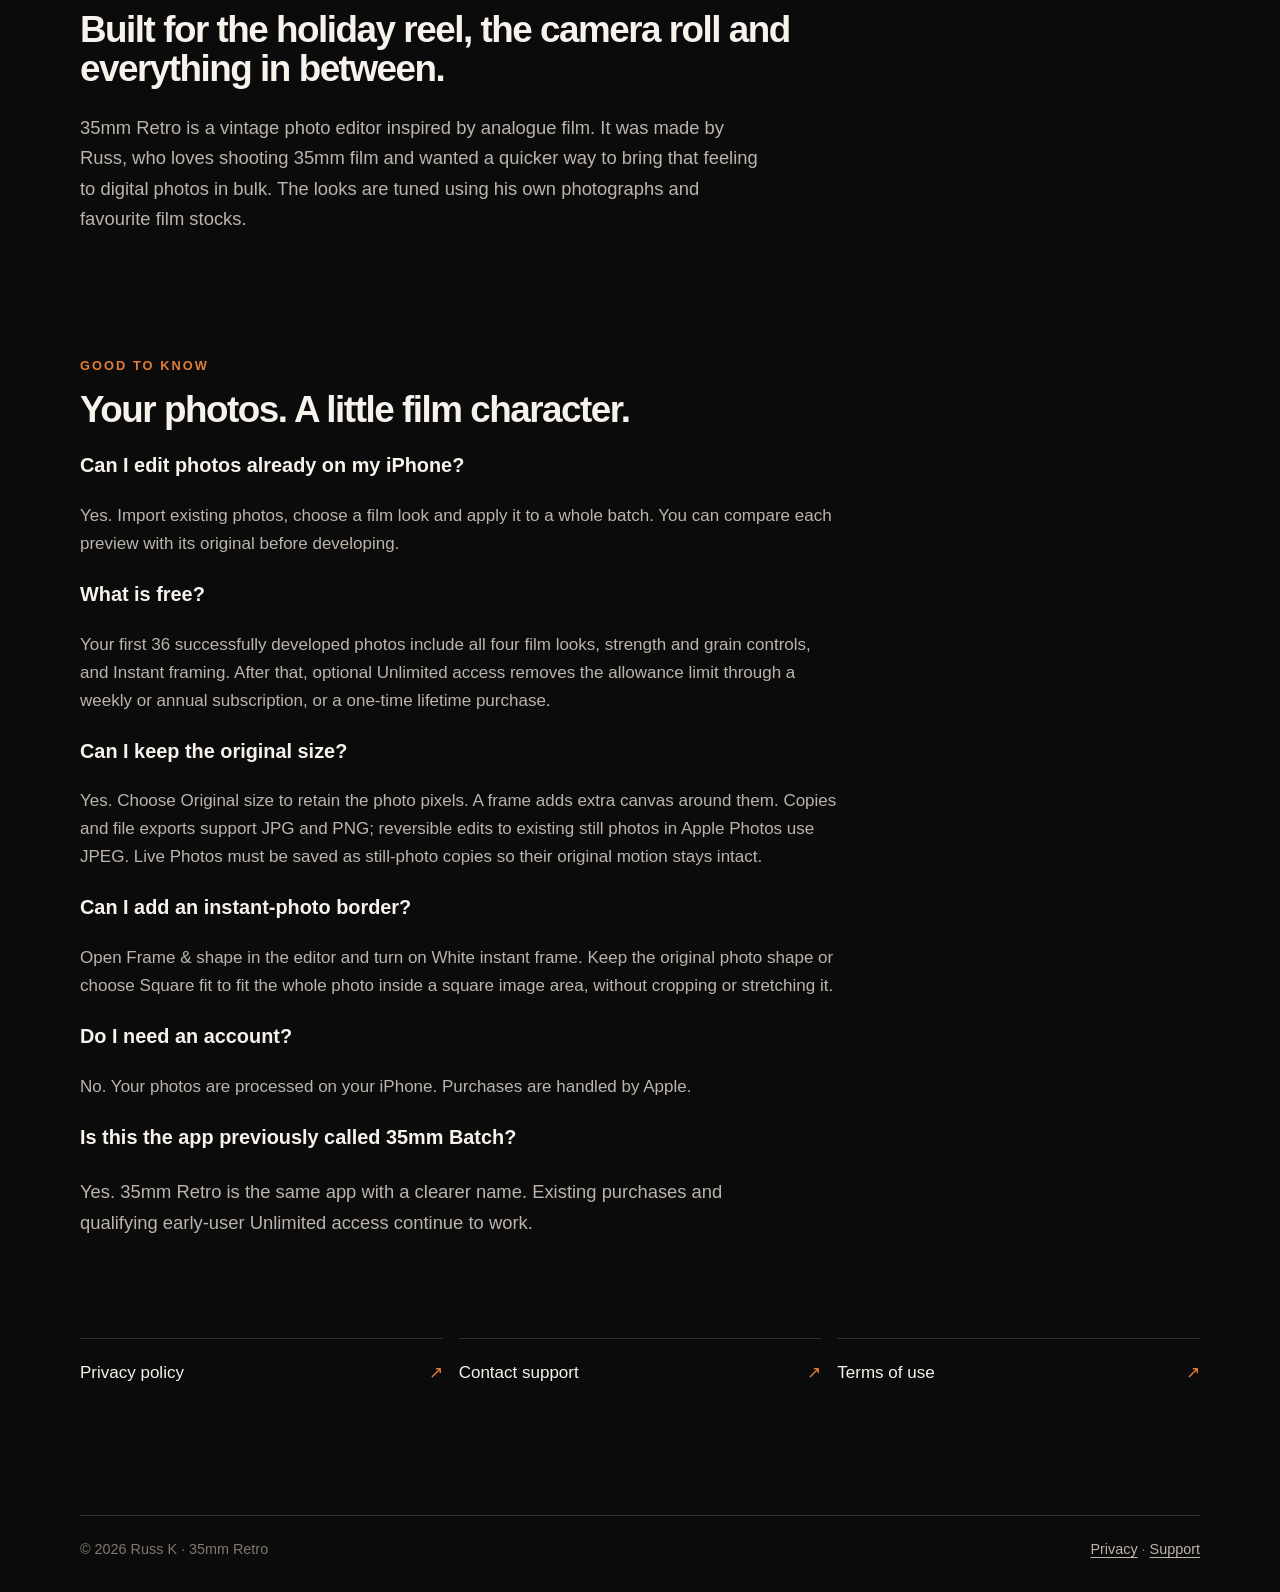
==== commit cd88edbd: "Align Instant framing guidance and camera roll copy" ====
--- a/index.html
+++ b/index.html
@@ -6,7 +6,7 @@
   <meta name="description" content="A vintage photo editor for iPhone, inspired by analogue film. Apply retro film filters to a whole batch, adjust grain and export. First 36 developed photos free.">
   <title>35mm Retro — Retro photo editor &amp; film filters for iPhone</title>
   <link rel="canonical" href="https://rwk506787.github.io/35MMbatch-site/">
-  <meta property="og:title" content="35mm Retro — Make your whole photo dump look like film">
+  <meta property="og:title" content="35mm Retro — Make your whole camera roll look like film">
   <meta property="og:description" content="Film filters and batch photo editing for iPhone. Choose a look, adjust strength and grain, then export your photos together. First 36 developed photos free.">
   <meta property="og:type" content="website">
   <meta property="og:url" content="https://rwk506787.github.io/35MMbatch-site/">
@@ -29,7 +29,7 @@
   <main>
     <section class="hero" aria-labelledby="hero-title">
       <p class="eyebrow">Retro photo editor for iPhone</p>
-      <h1 id="hero-title">Make your whole photo dump look like film.</h1>
+      <h1 id="hero-title">Make your whole camera roll look like film.</h1>
       <p class="lede">Give your digital photos an old-school film look, with warm colour and natural-looking grain. Choose a look, apply it across a whole batch, and export your finished photos together.</p>
       <p>Develop your first 36 photos free, then choose optional Unlimited access weekly, annually or with a one-time purchase.</p>
       <div class="actions">
@@ -47,7 +47,7 @@
       <article class="card">
         <p class="card-number">02</p>
         <h2>Pick a vintage film look</h2>
-        <p>Find your mood with Golden, black-and-white Silver, Evergreen or Instant. Adjust the strength and grain across your batch or for an individual photo. Add an optional white instant frame with a deeper bottom margin.</p>
+        <p>Find your mood with Golden, black-and-white Silver, Evergreen or Instant. Adjust the strength and grain across your batch or for an individual photo. Instant pairs retro colour and gentle highlight glow with an automatic white frame and deeper bottom margin.</p>
       </article>
       <article class="card">
         <p class="card-number">03</p>
@@ -68,7 +68,7 @@
       <h3>Can I edit photos already on my iPhone?</h3>
       <p>Yes. Import existing photos, choose a film look and apply it to a whole batch. You can compare each preview with its original before developing.</p>
       <h3>What is free?</h3>
-      <p>Your first 36 successfully developed photos include all four film looks, strength and grain controls, and optional framing. After that, optional Unlimited access removes the allowance limit through a weekly or annual subscription, or a one-time lifetime purchase.</p>
+      <p>Your first 36 successfully developed photos include all four film looks, strength and grain controls, and Instant framing. After that, optional Unlimited access removes the allowance limit through a weekly or annual subscription, or a one-time lifetime purchase.</p>
       <h3>Can I keep the original size?</h3>
       <p>Yes. Choose Original size to retain the photo pixels. A frame adds extra canvas around them. Copies and file exports support JPG and PNG; reversible edits to existing still photos in Apple Photos use JPEG. Live Photos must be saved as still-photo copies so their original motion stays intact.</p>
       <h3>Can I add an instant-photo border?</h3>
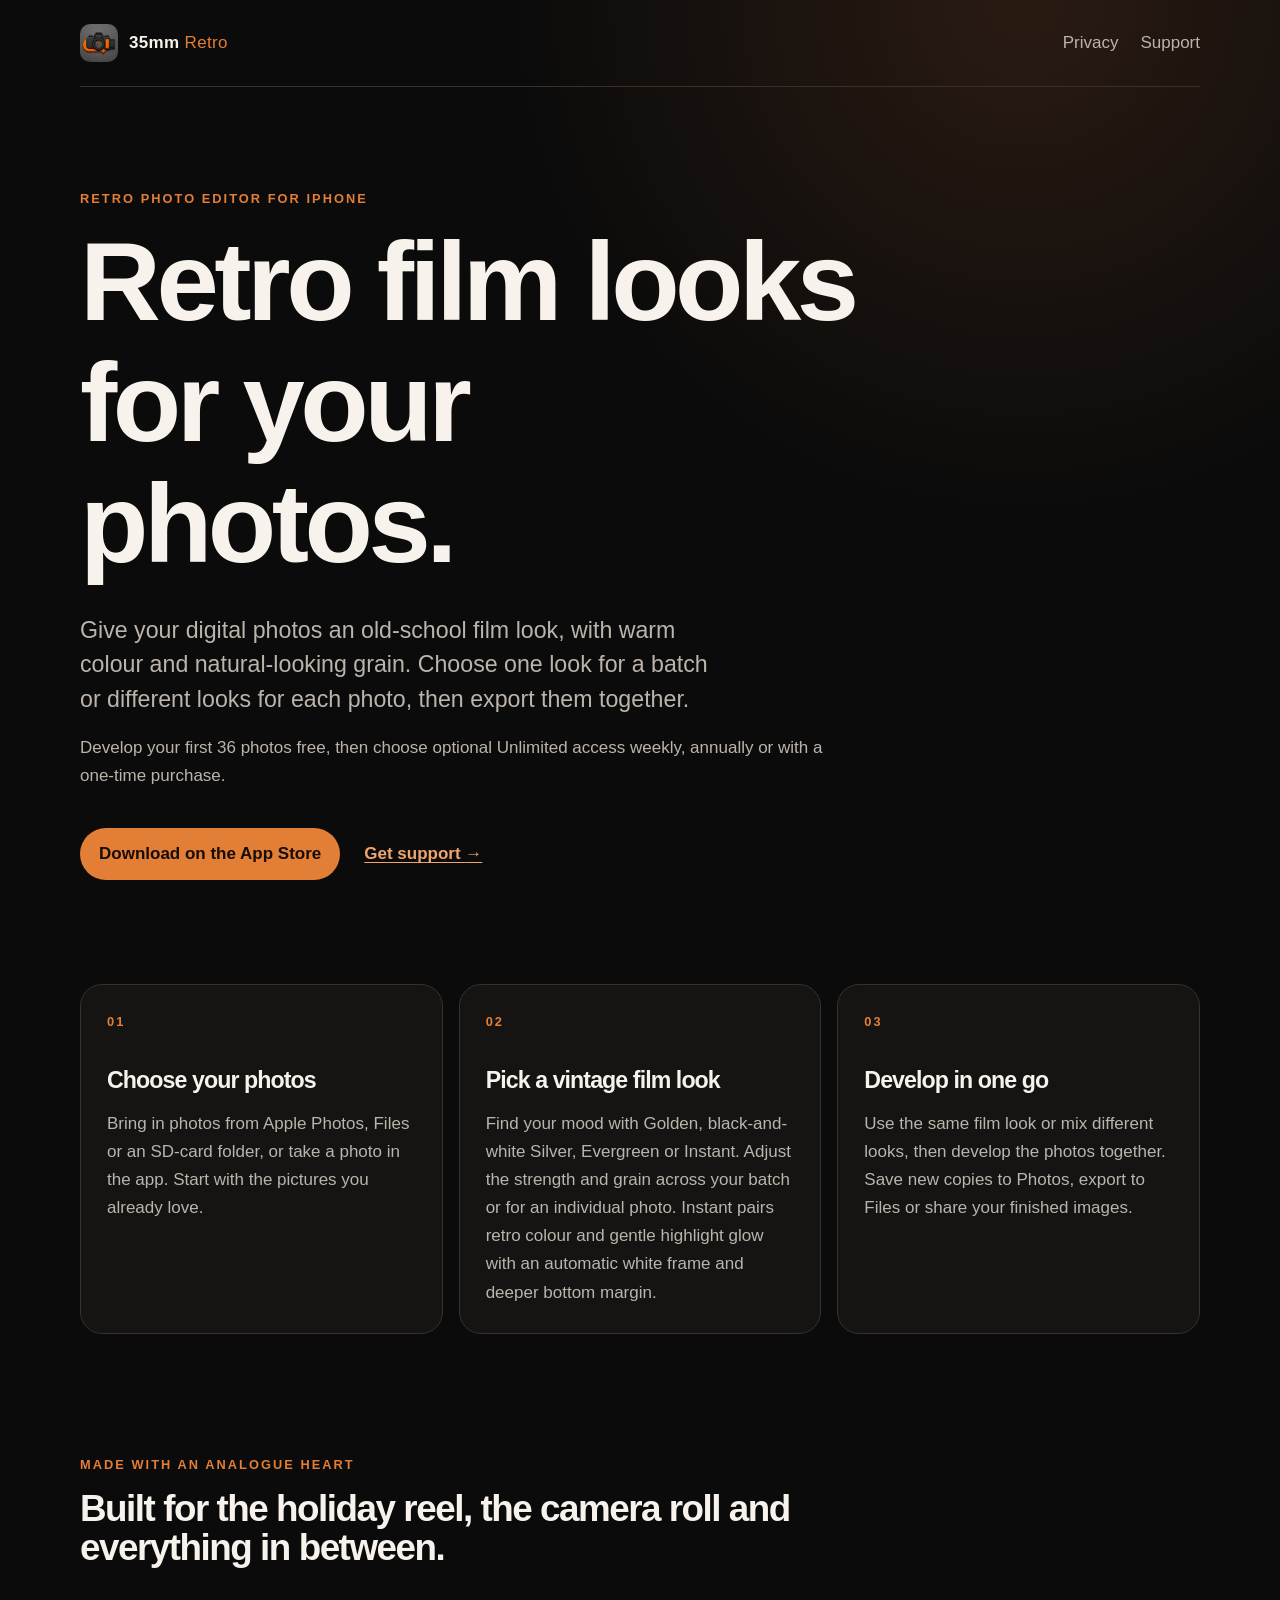
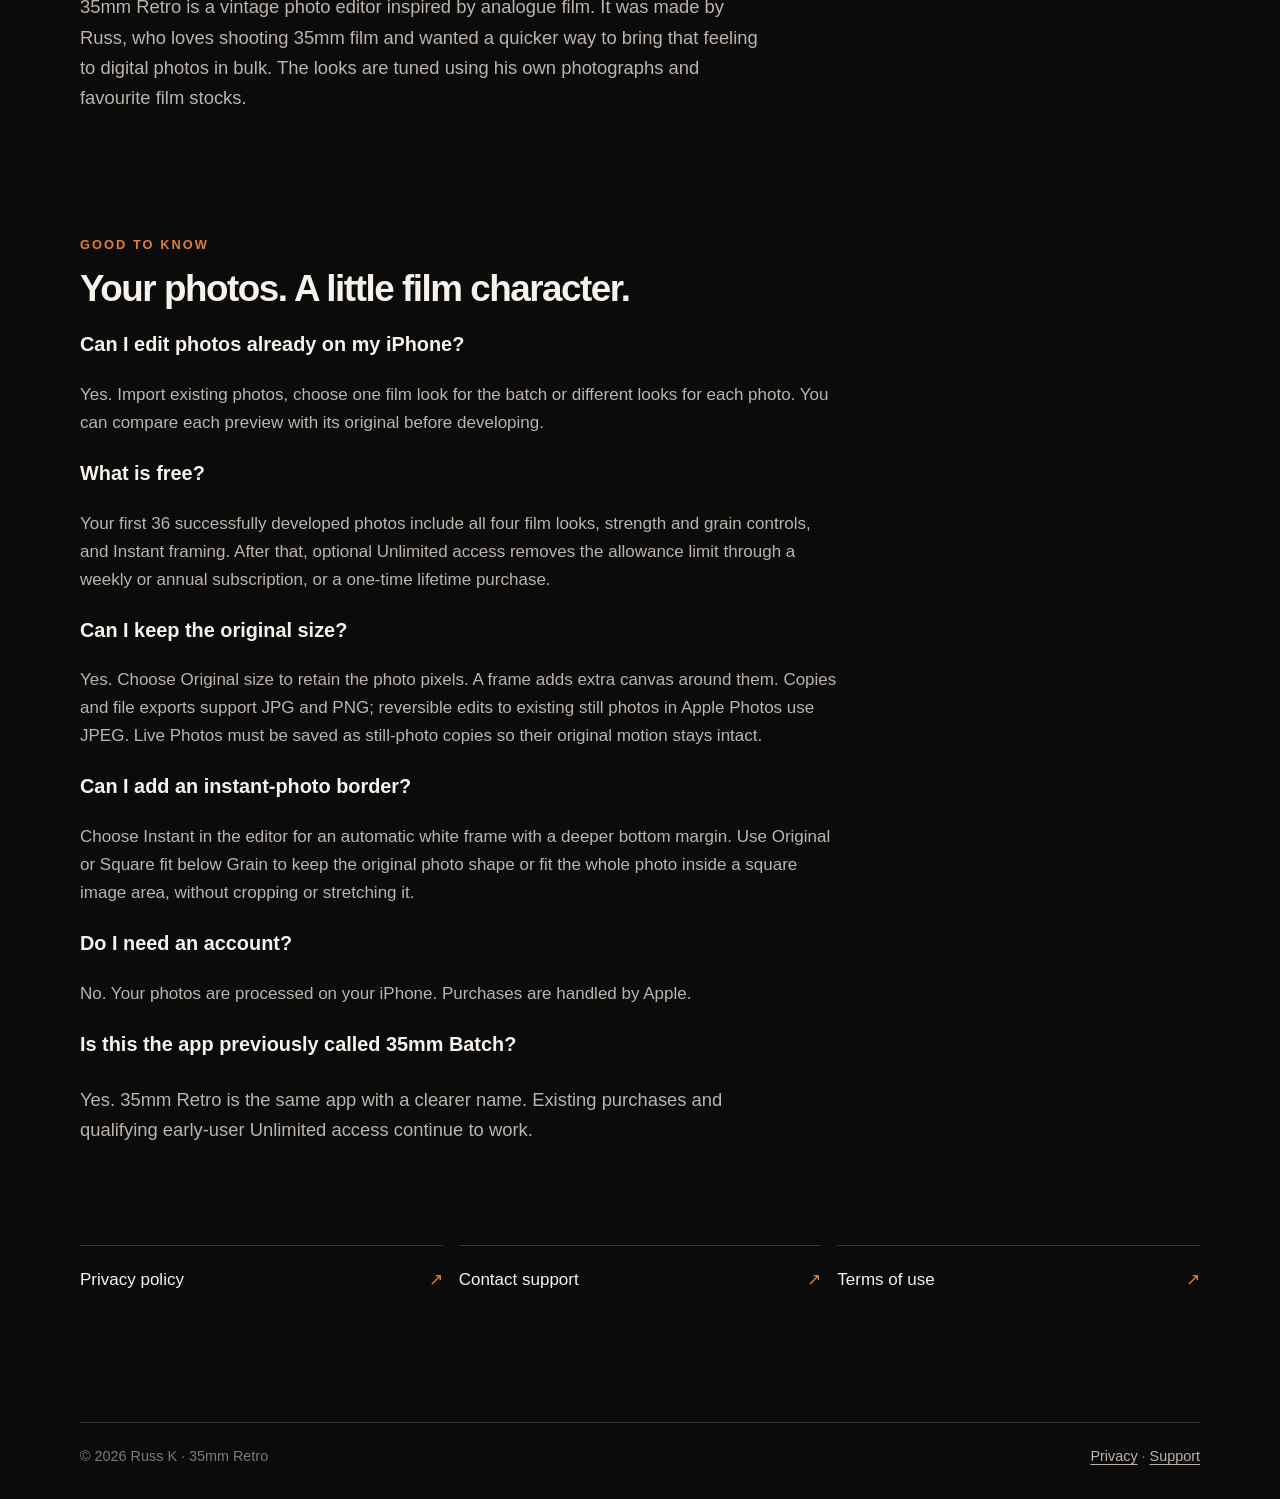
==== commit 35c6cb59: "Align retro film headline and explain mixed-look batches" ====
--- a/index.html
+++ b/index.html
@@ -6,8 +6,8 @@
   <meta name="description" content="A vintage photo editor for iPhone, inspired by analogue film. Apply retro film filters to a whole batch, adjust grain and export. First 36 developed photos free.">
   <title>35mm Retro — Retro photo editor &amp; film filters for iPhone</title>
   <link rel="canonical" href="https://rwk506787.github.io/35MMbatch-site/">
-  <meta property="og:title" content="35mm Retro — Make your whole camera roll look like film">
-  <meta property="og:description" content="Film filters and batch photo editing for iPhone. Choose a look, adjust strength and grain, then export your photos together. First 36 developed photos free.">
+  <meta property="og:title" content="35mm Retro — Retro film looks for your photos">
+  <meta property="og:description" content="Film filters and batch photo editing for iPhone. Choose one look for a batch or different looks for each photo. First 36 developed photos free.">
   <meta property="og:type" content="website">
   <meta property="og:url" content="https://rwk506787.github.io/35MMbatch-site/">
   <meta property="og:image" content="https://rwk506787.github.io/35MMbatch-site/assets/app-icon.png">
@@ -29,8 +29,8 @@
   <main>
     <section class="hero" aria-labelledby="hero-title">
       <p class="eyebrow">Retro photo editor for iPhone</p>
-      <h1 id="hero-title">Make your whole camera roll look like film.</h1>
-      <p class="lede">Give your digital photos an old-school film look, with warm colour and natural-looking grain. Choose a look, apply it across a whole batch, and export your finished photos together.</p>
+      <h1 id="hero-title">Retro film looks for your photos.</h1>
+      <p class="lede">Give your digital photos an old-school film look, with warm colour and natural-looking grain. Choose one look for a batch or different looks for each photo, then export them together.</p>
       <p>Develop your first 36 photos free, then choose optional Unlimited access weekly, annually or with a one-time purchase.</p>
       <div class="actions">
         <a class="button" href="https://apps.apple.com/app/id6796303141">Download on the App Store</a>
@@ -52,7 +52,7 @@
       <article class="card">
         <p class="card-number">03</p>
         <h2>Develop in one go</h2>
-        <p>Apply one look to your set and develop the photos together. Save new copies to Photos, export to Files or share your finished images.</p>
+        <p>Use the same film look or mix different looks, then develop the photos together. Save new copies to Photos, export to Files or share your finished images.</p>
       </article>
     </section>
 
@@ -66,13 +66,13 @@
       <p class="eyebrow">Good to know</p>
       <h2 id="questions-title">Your photos. A little film character.</h2>
       <h3>Can I edit photos already on my iPhone?</h3>
-      <p>Yes. Import existing photos, choose a film look and apply it to a whole batch. You can compare each preview with its original before developing.</p>
+      <p>Yes. Import existing photos, choose one film look for the batch or different looks for each photo. You can compare each preview with its original before developing.</p>
       <h3>What is free?</h3>
       <p>Your first 36 successfully developed photos include all four film looks, strength and grain controls, and Instant framing. After that, optional Unlimited access removes the allowance limit through a weekly or annual subscription, or a one-time lifetime purchase.</p>
       <h3>Can I keep the original size?</h3>
       <p>Yes. Choose Original size to retain the photo pixels. A frame adds extra canvas around them. Copies and file exports support JPG and PNG; reversible edits to existing still photos in Apple Photos use JPEG. Live Photos must be saved as still-photo copies so their original motion stays intact.</p>
       <h3>Can I add an instant-photo border?</h3>
-      <p>Open Frame &amp; shape in the editor and turn on White instant frame. Keep the original photo shape or choose Square fit to fit the whole photo inside a square image area, without cropping or stretching it.</p>
+      <p>Choose Instant in the editor for an automatic white frame with a deeper bottom margin. Use Original or Square fit below Grain to keep the original photo shape or fit the whole photo inside a square image area, without cropping or stretching it.</p>
       <h3>Do I need an account?</h3>
       <p>No. Your photos are processed on your iPhone. Purchases are handled by Apple.</p>
       <h3>Is this the app previously called 35mm Batch?</h3>
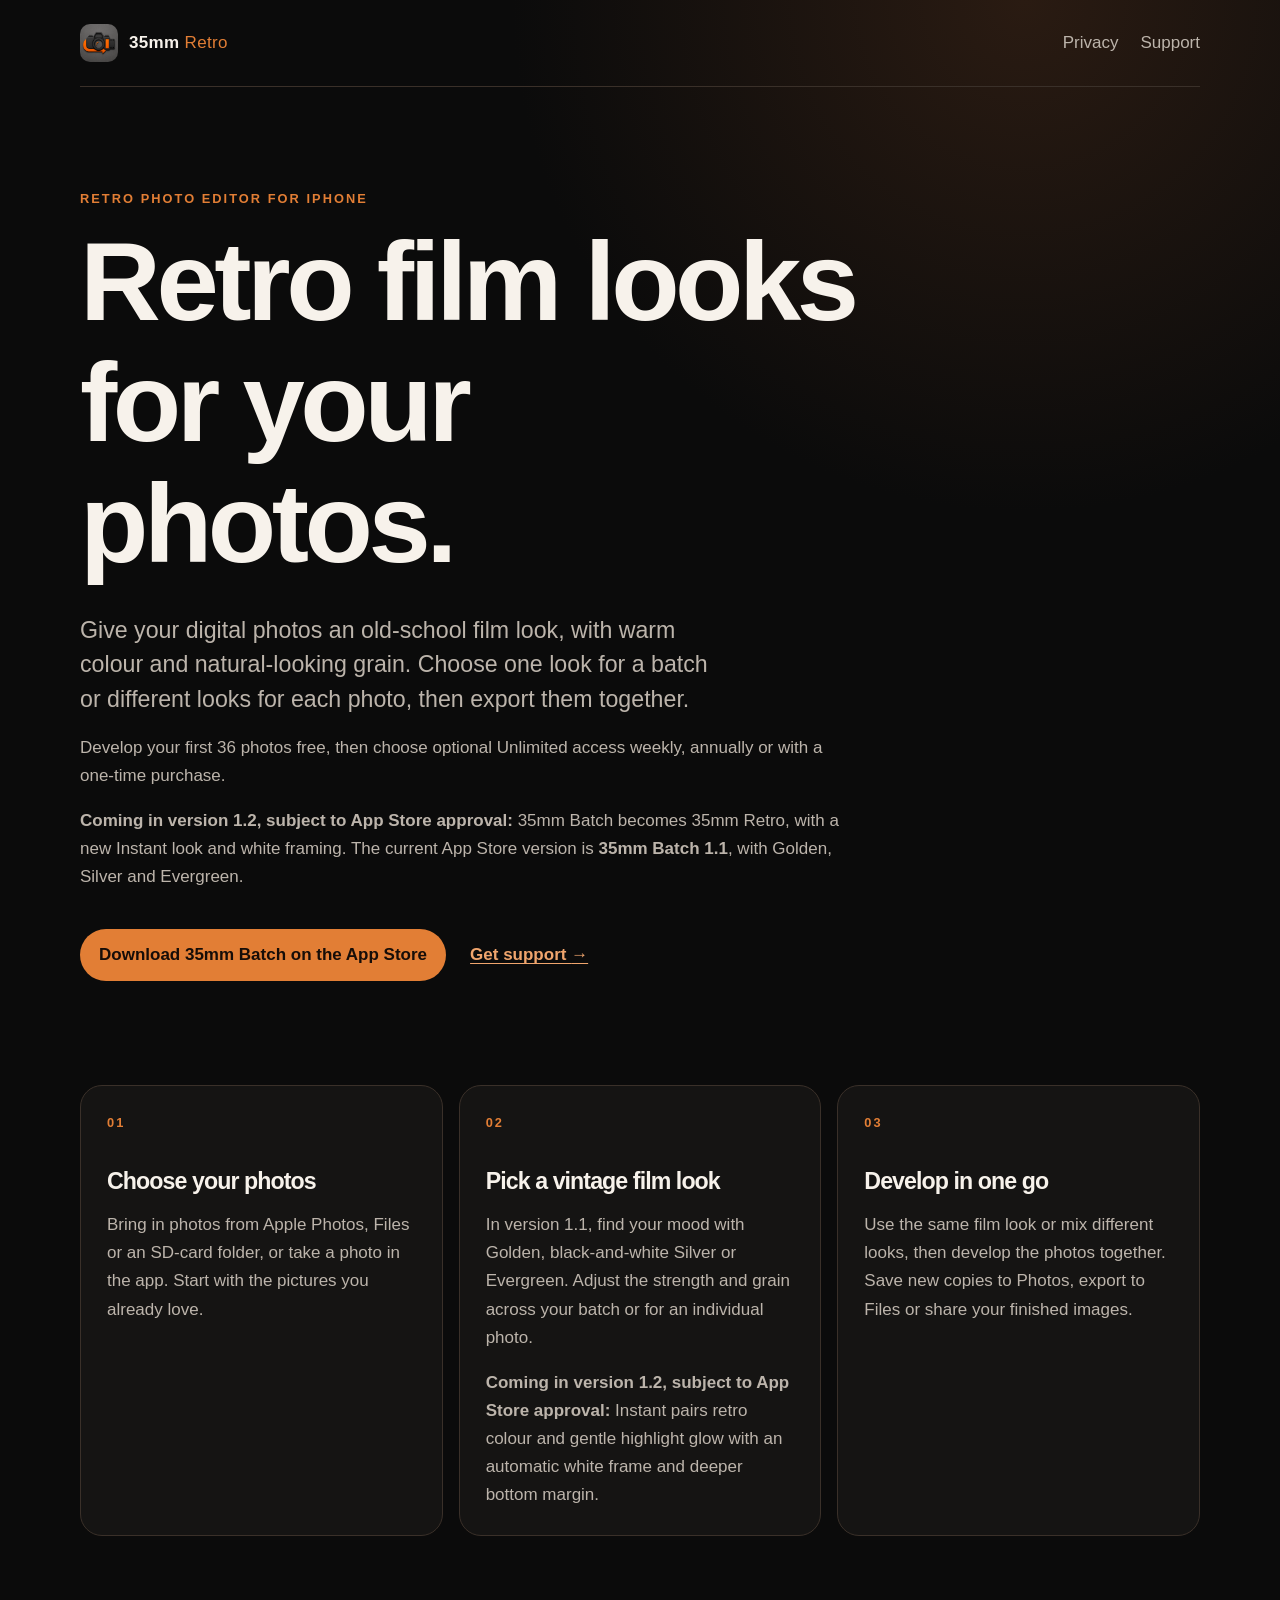
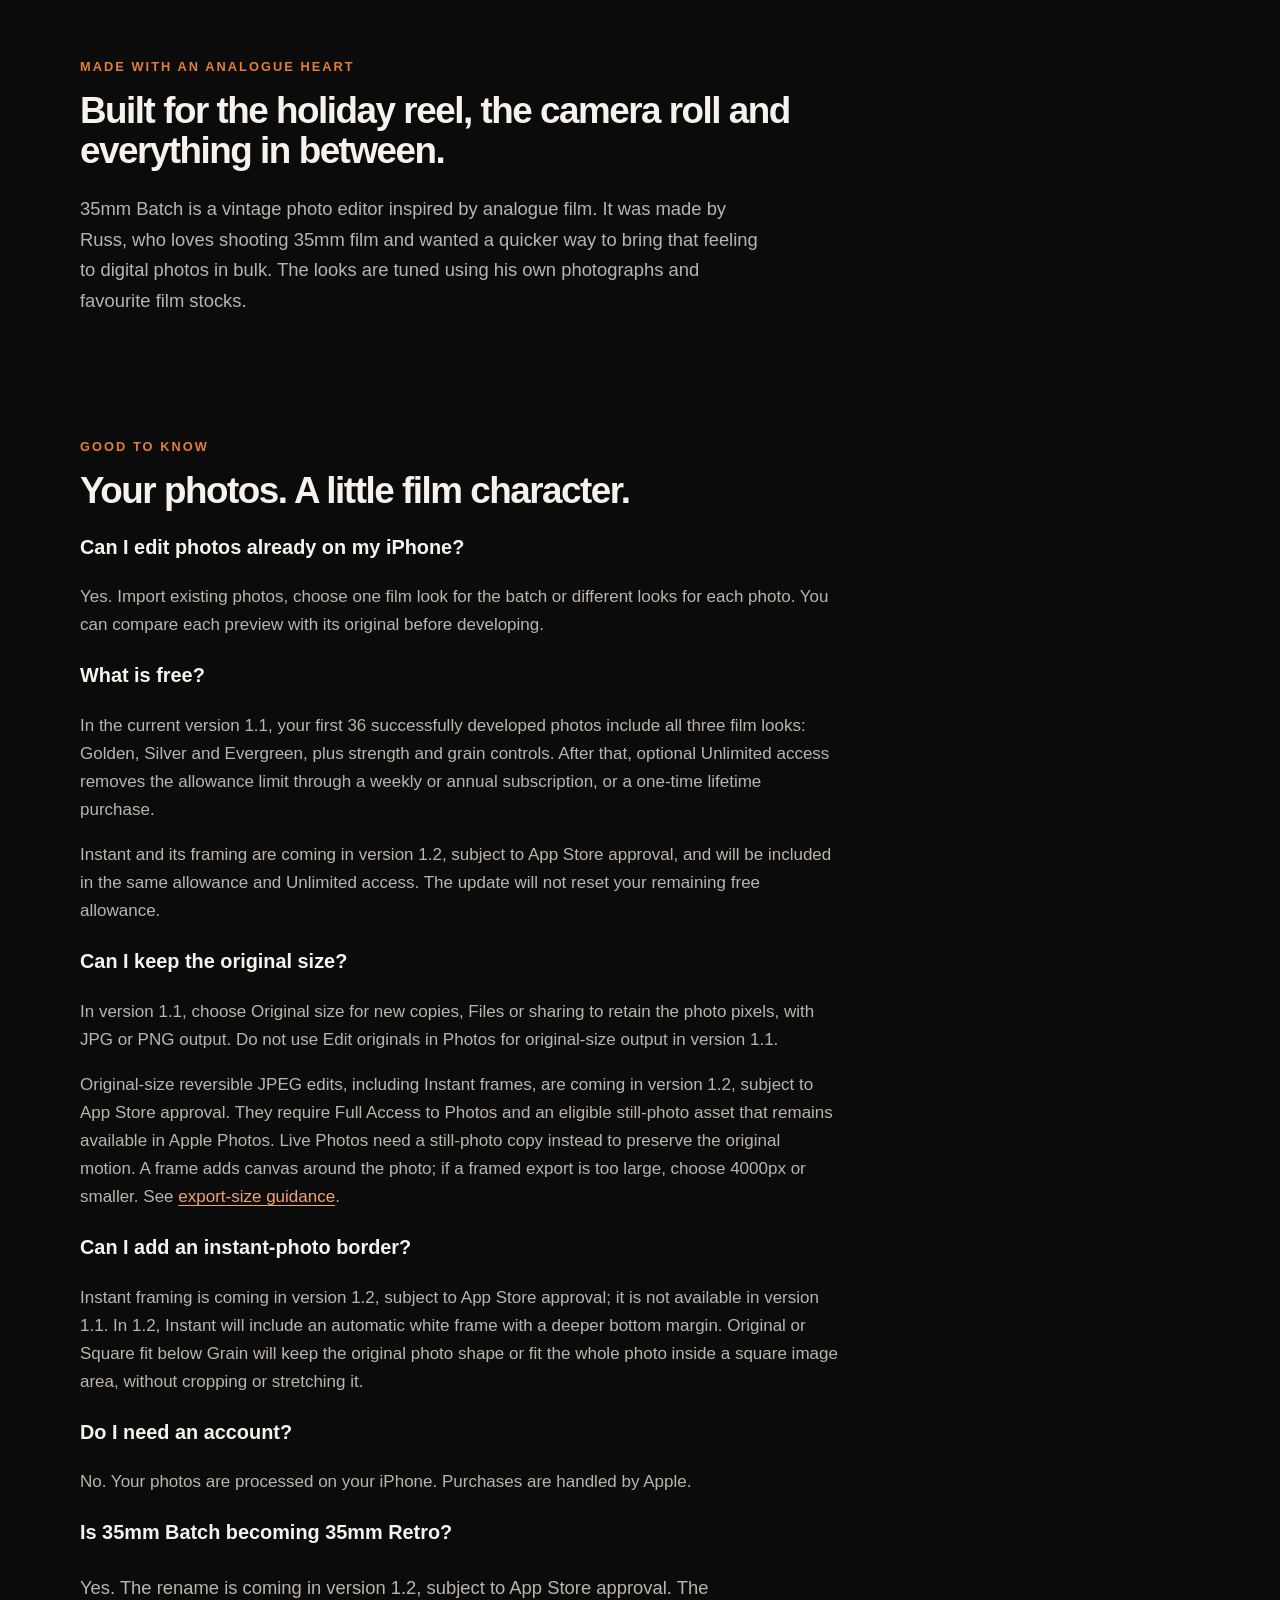
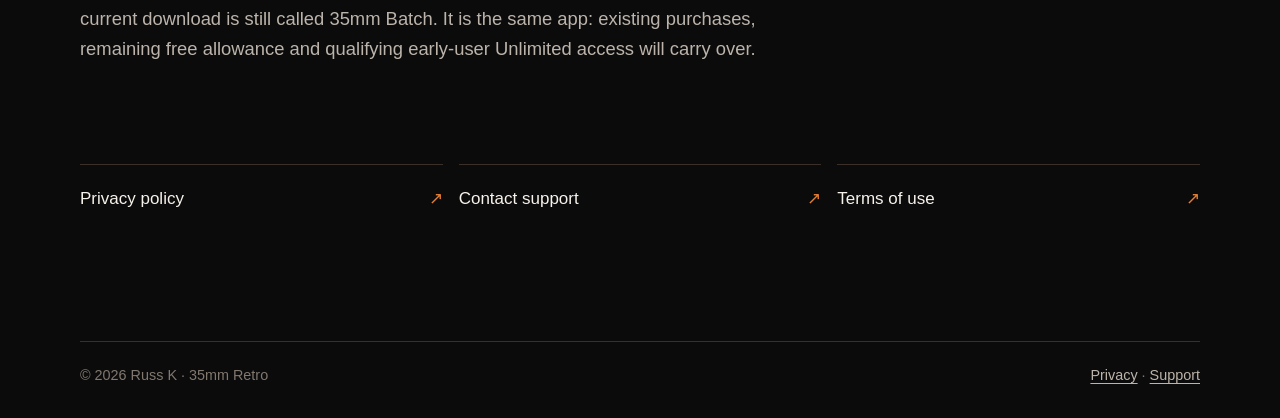
==== commit b349bad3: "Stage release-safe website copy ahead of version 1.2" ====
--- a/index.html
+++ b/index.html
@@ -3,11 +3,11 @@
 <head>
   <meta charset="utf-8">
   <meta name="viewport" content="width=device-width, initial-scale=1">
-  <meta name="description" content="A vintage photo editor for iPhone, inspired by analogue film. Apply retro film filters to a whole batch, adjust grain and export. First 36 developed photos free.">
-  <title>35mm Retro — Retro photo editor &amp; film filters for iPhone</title>
+  <meta name="description" content="35mm Batch 1.1 offers three film looks and 36 free developments. The 35mm Retro name and Instant framing are coming in version 1.2, subject to App Store approval.">
+  <title>35mm Batch — 35mm Retro coming in version 1.2</title>
   <link rel="canonical" href="https://rwk506787.github.io/35MMbatch-site/">
-  <meta property="og:title" content="35mm Retro — Retro film looks for your photos">
-  <meta property="og:description" content="Film filters and batch photo editing for iPhone. Choose one look for a batch or different looks for each photo. First 36 developed photos free.">
+  <meta property="og:title" content="35mm Batch — Retro film looks for your photos">
+  <meta property="og:description" content="Three film looks. First 36 developed photos free. The 35mm Retro name and Instant framing are coming in version 1.2, subject to App Store approval.">
   <meta property="og:type" content="website">
   <meta property="og:url" content="https://rwk506787.github.io/35MMbatch-site/">
   <meta property="og:image" content="https://rwk506787.github.io/35MMbatch-site/assets/app-icon.png">
@@ -32,13 +32,14 @@
       <h1 id="hero-title">Retro film looks for your photos.</h1>
       <p class="lede">Give your digital photos an old-school film look, with warm colour and natural-looking grain. Choose one look for a batch or different looks for each photo, then export them together.</p>
       <p>Develop your first 36 photos free, then choose optional Unlimited access weekly, annually or with a one-time purchase.</p>
+      <p><strong>Coming in version 1.2, subject to App Store approval:</strong> 35mm Batch becomes 35mm Retro, with a new Instant look and white framing. The current App Store version is <strong>35mm Batch 1.1</strong>, with Golden, Silver and Evergreen.</p>
       <div class="actions">
-        <a class="button" href="https://apps.apple.com/app/id6796303141">Download on the App Store</a>
+        <a class="button" href="https://apps.apple.com/app/id6796303141">Download 35mm Batch on the App Store</a>
         <a class="text-link" href="support.html">Get support <span aria-hidden="true">→</span></a>
       </div>
     </section>
 
-    <section class="feature-grid" aria-label="What 35mm Retro does">
+    <section class="feature-grid" aria-label="Current features and the upcoming version 1.2">
       <article class="card">
         <p class="card-number">01</p>
         <h2>Choose your photos</h2>
@@ -47,7 +48,8 @@
       <article class="card">
         <p class="card-number">02</p>
         <h2>Pick a vintage film look</h2>
-        <p>Find your mood with Golden, black-and-white Silver, Evergreen or Instant. Adjust the strength and grain across your batch or for an individual photo. Instant pairs retro colour and gentle highlight glow with an automatic white frame and deeper bottom margin.</p>
+        <p>In version 1.1, find your mood with Golden, black-and-white Silver or Evergreen. Adjust the strength and grain across your batch or for an individual photo.</p>
+        <p><strong>Coming in version 1.2, subject to App Store approval:</strong> Instant pairs retro colour and gentle highlight glow with an automatic white frame and deeper bottom margin.</p>
       </article>
       <article class="card">
         <p class="card-number">03</p>
@@ -59,7 +61,7 @@
     <section class="story" aria-labelledby="story-title">
       <p class="eyebrow">Made with an analogue heart</p>
       <h2 id="story-title">Built for the holiday reel, the camera roll and everything in between.</h2>
-      <p>35mm Retro is a vintage photo editor inspired by analogue film. It was made by Russ, who loves shooting 35mm film and wanted a quicker way to bring that feeling to digital photos in bulk. The looks are tuned using his own photographs and favourite film stocks.</p>
+      <p>35mm Batch is a vintage photo editor inspired by analogue film. It was made by Russ, who loves shooting 35mm film and wanted a quicker way to bring that feeling to digital photos in bulk. The looks are tuned using his own photographs and favourite film stocks.</p>
     </section>
 
     <section class="story" aria-labelledby="questions-title">
@@ -68,15 +70,17 @@
       <h3>Can I edit photos already on my iPhone?</h3>
       <p>Yes. Import existing photos, choose one film look for the batch or different looks for each photo. You can compare each preview with its original before developing.</p>
       <h3>What is free?</h3>
-      <p>Your first 36 successfully developed photos include all four film looks, strength and grain controls, and Instant framing. After that, optional Unlimited access removes the allowance limit through a weekly or annual subscription, or a one-time lifetime purchase.</p>
+      <p>In the current version 1.1, your first 36 successfully developed photos include all three film looks: Golden, Silver and Evergreen, plus strength and grain controls. After that, optional Unlimited access removes the allowance limit through a weekly or annual subscription, or a one-time lifetime purchase.</p>
+      <p>Instant and its framing are coming in version 1.2, subject to App Store approval, and will be included in the same allowance and Unlimited access. The update will not reset your remaining free allowance.</p>
       <h3>Can I keep the original size?</h3>
-      <p>Yes. Choose Original size to retain the photo pixels. A frame adds extra canvas around them. Copies and file exports support JPG and PNG; reversible edits to existing still photos in Apple Photos use JPEG. Live Photos must be saved as still-photo copies so their original motion stays intact.</p>
+      <p>In version 1.1, choose Original size for new copies, Files or sharing to retain the photo pixels, with JPG or PNG output. Do not use Edit originals in Photos for original-size output in version 1.1.</p>
+      <p>Original-size reversible JPEG edits, including Instant frames, are coming in version 1.2, subject to App Store approval. They require Full Access to Photos and an eligible still-photo asset that remains available in Apple Photos. Live Photos need a still-photo copy instead to preserve the original motion. A frame adds canvas around the photo; if a framed export is too large, choose 4000px or smaller. See <a href="support.html#export-size">export-size guidance</a>.</p>
       <h3>Can I add an instant-photo border?</h3>
-      <p>Choose Instant in the editor for an automatic white frame with a deeper bottom margin. Use Original or Square fit below Grain to keep the original photo shape or fit the whole photo inside a square image area, without cropping or stretching it.</p>
+      <p>Instant framing is coming in version 1.2, subject to App Store approval; it is not available in version 1.1. In 1.2, Instant will include an automatic white frame with a deeper bottom margin. Original or Square fit below Grain will keep the original photo shape or fit the whole photo inside a square image area, without cropping or stretching it.</p>
       <h3>Do I need an account?</h3>
       <p>No. Your photos are processed on your iPhone. Purchases are handled by Apple.</p>
-      <h3>Is this the app previously called 35mm Batch?</h3>
-      <p>Yes. 35mm Retro is the same app with a clearer name. Existing purchases and qualifying early-user Unlimited access continue to work.</p>
+      <h3>Is 35mm Batch becoming 35mm Retro?</h3>
+      <p>Yes. The rename is coming in version 1.2, subject to App Store approval. The current download is still called 35mm Batch. It is the same app: existing purchases, remaining free allowance and qualifying early-user Unlimited access will carry over.</p>
     </section>
 
     <section class="site-links" aria-label="More information">
